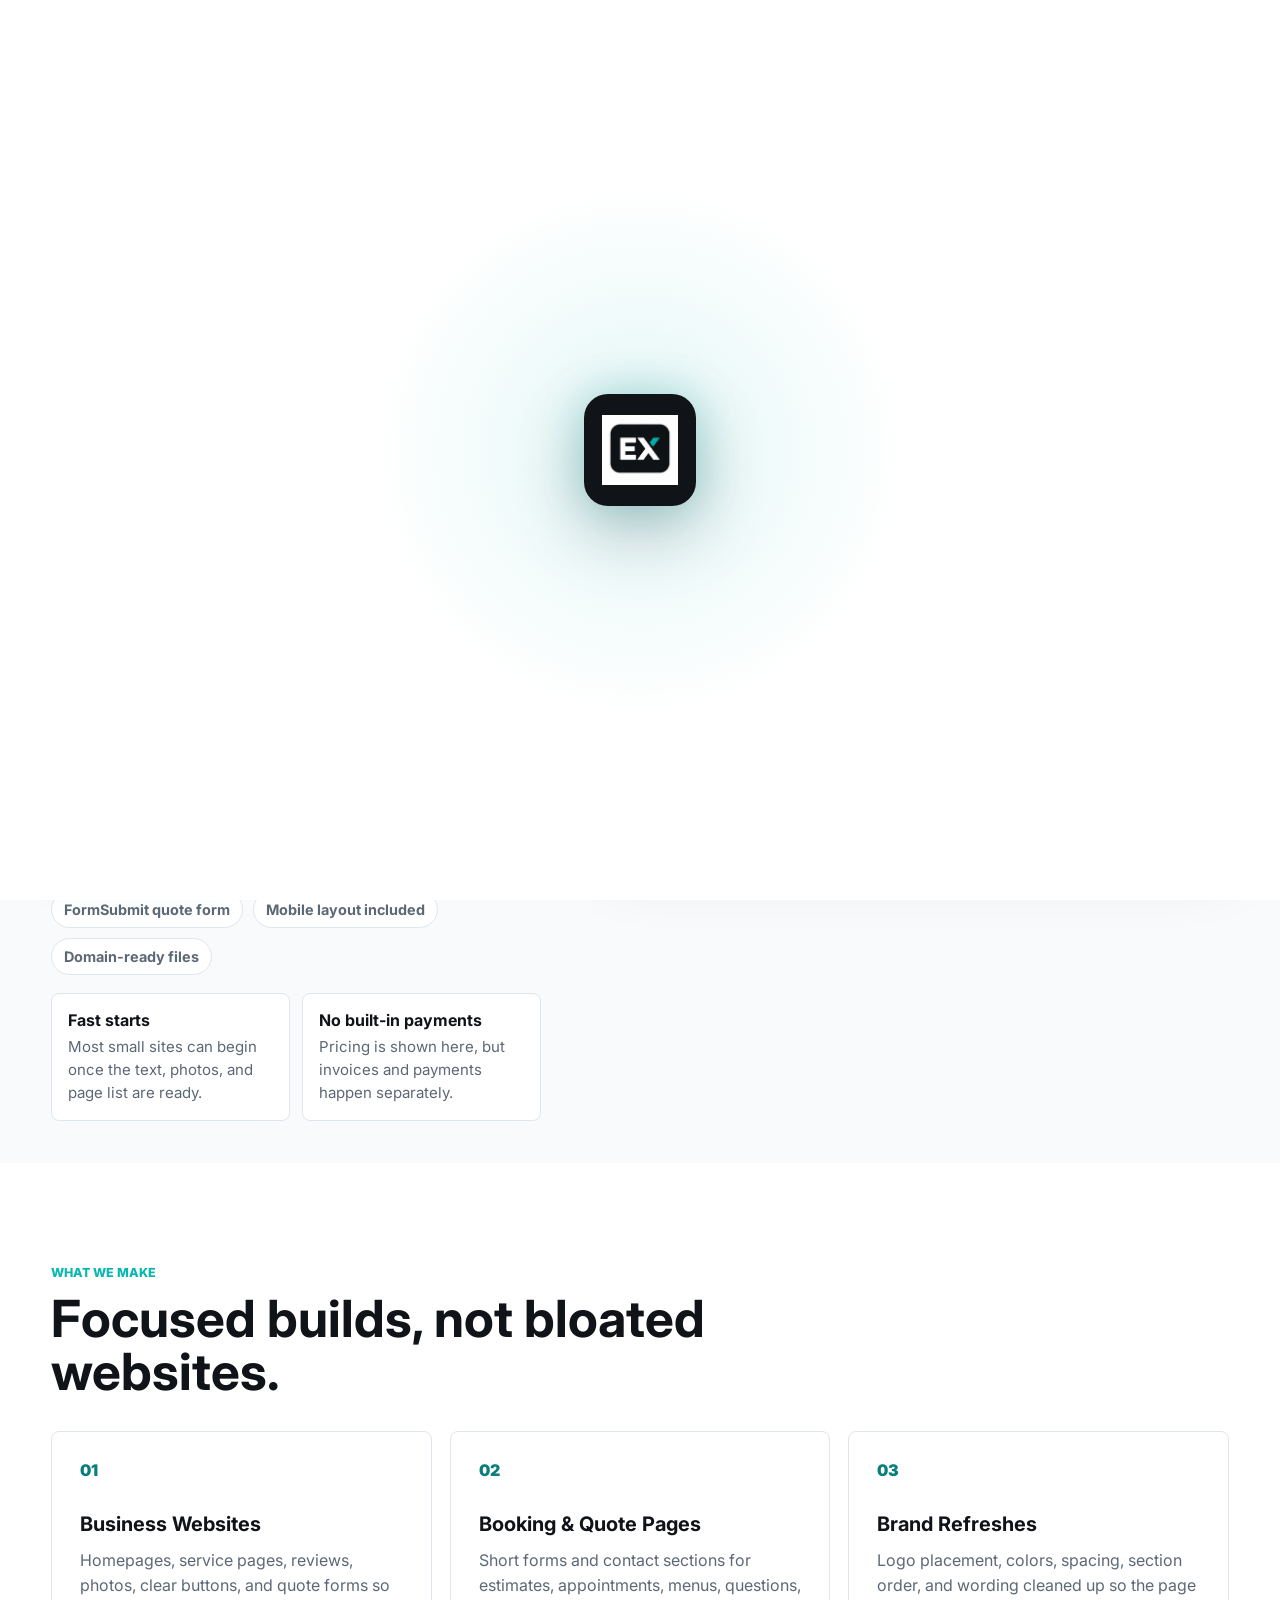
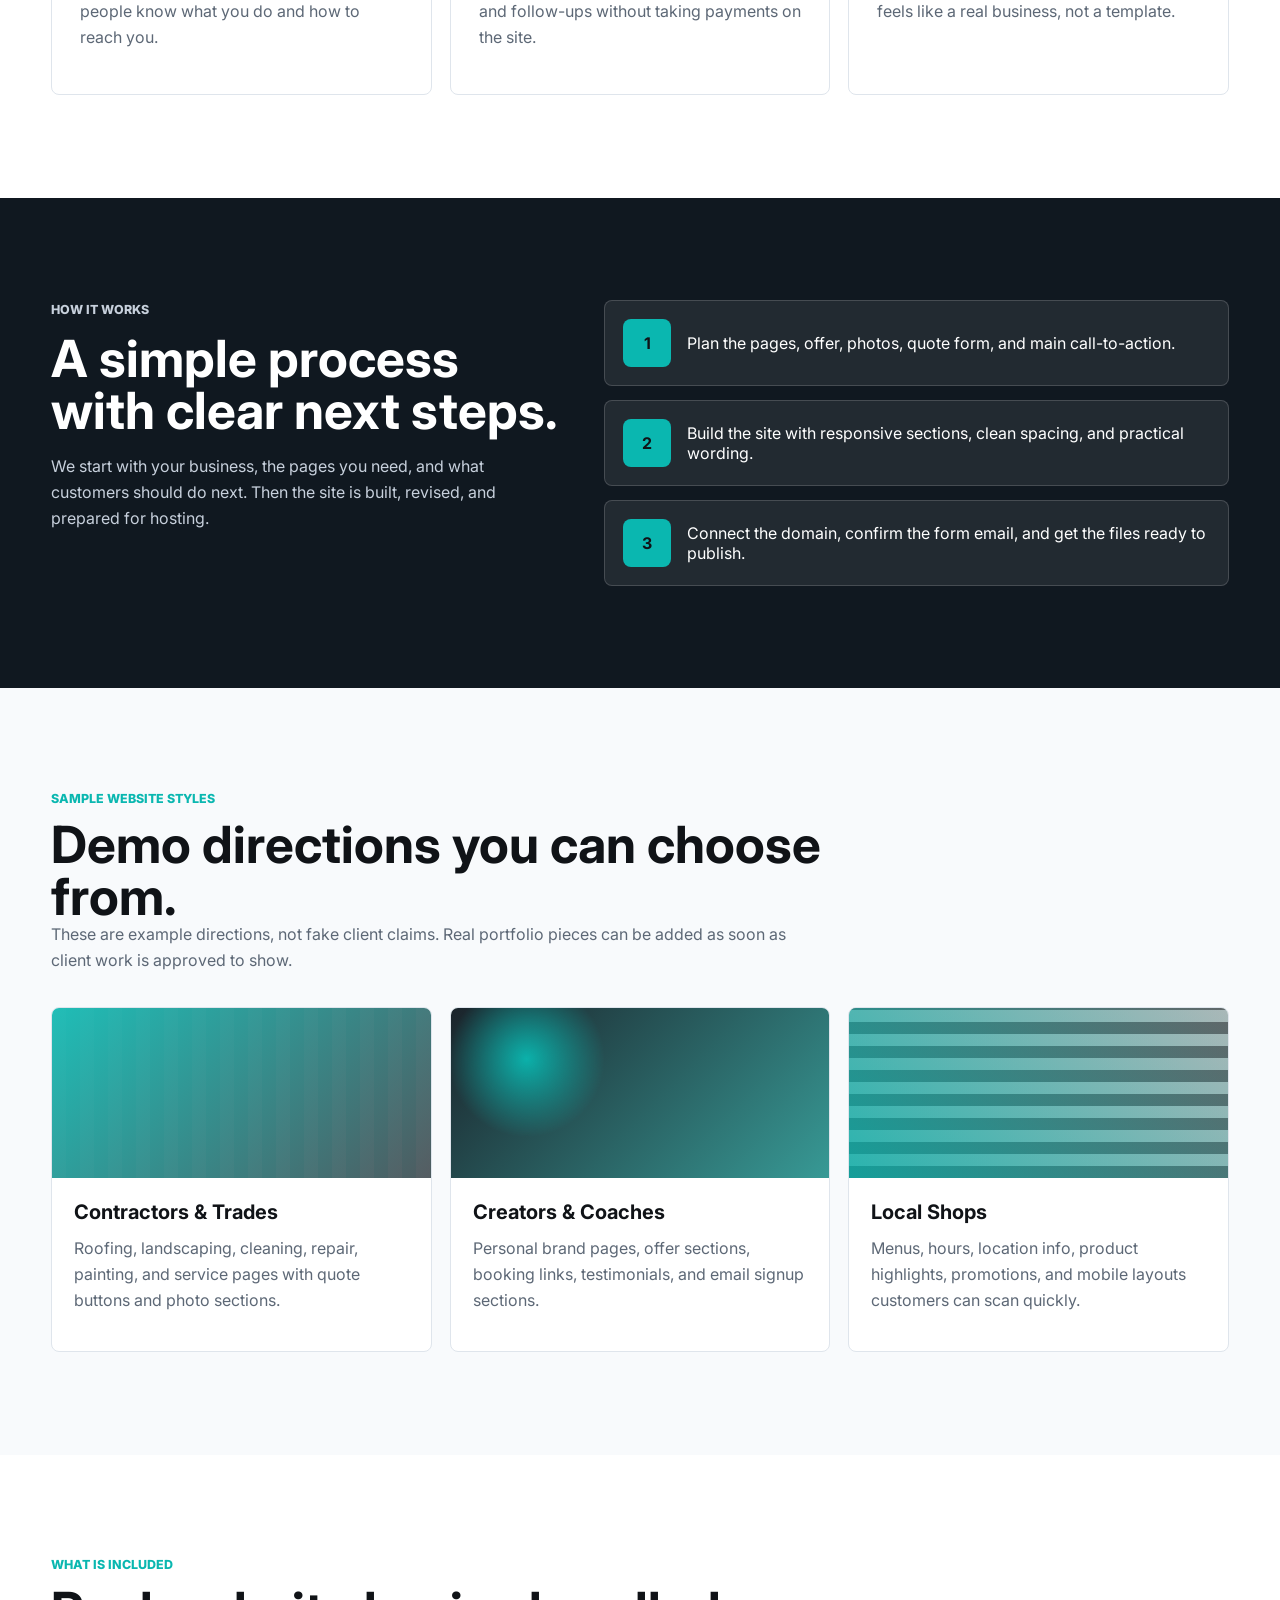
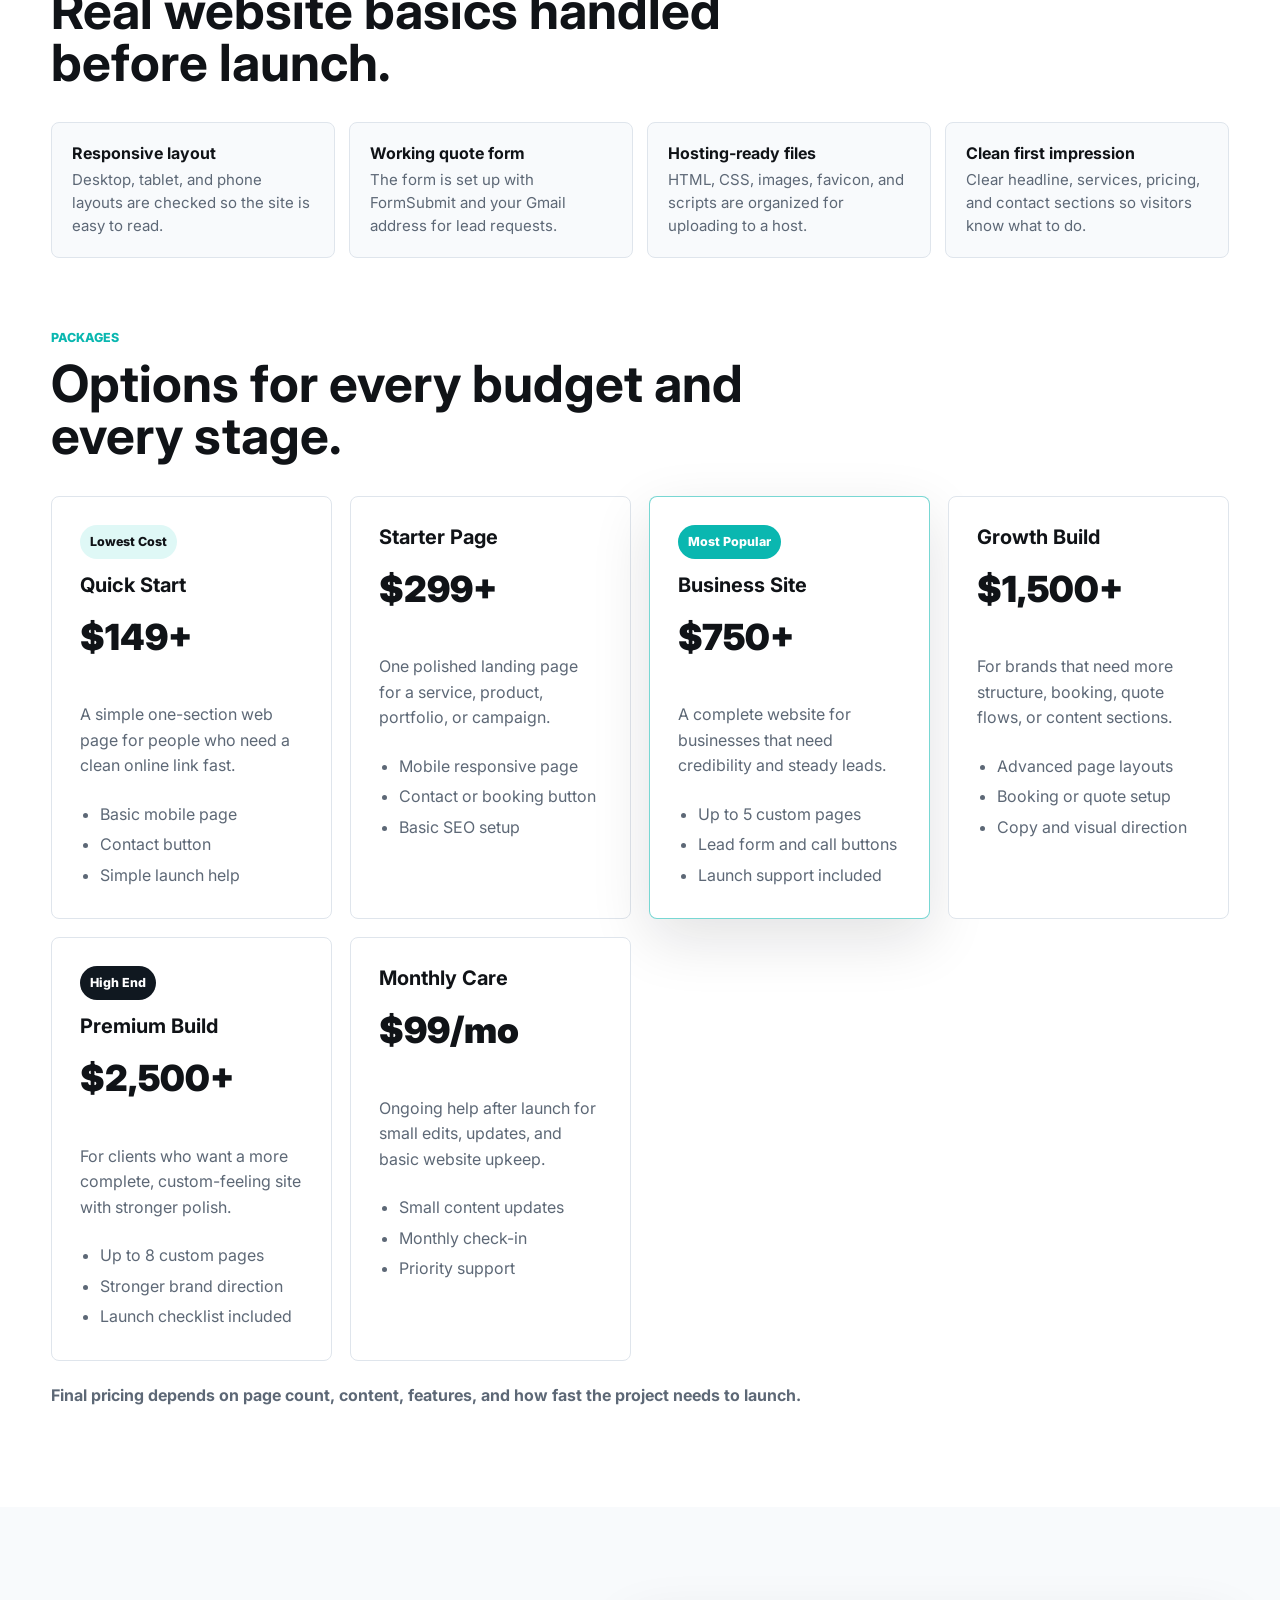
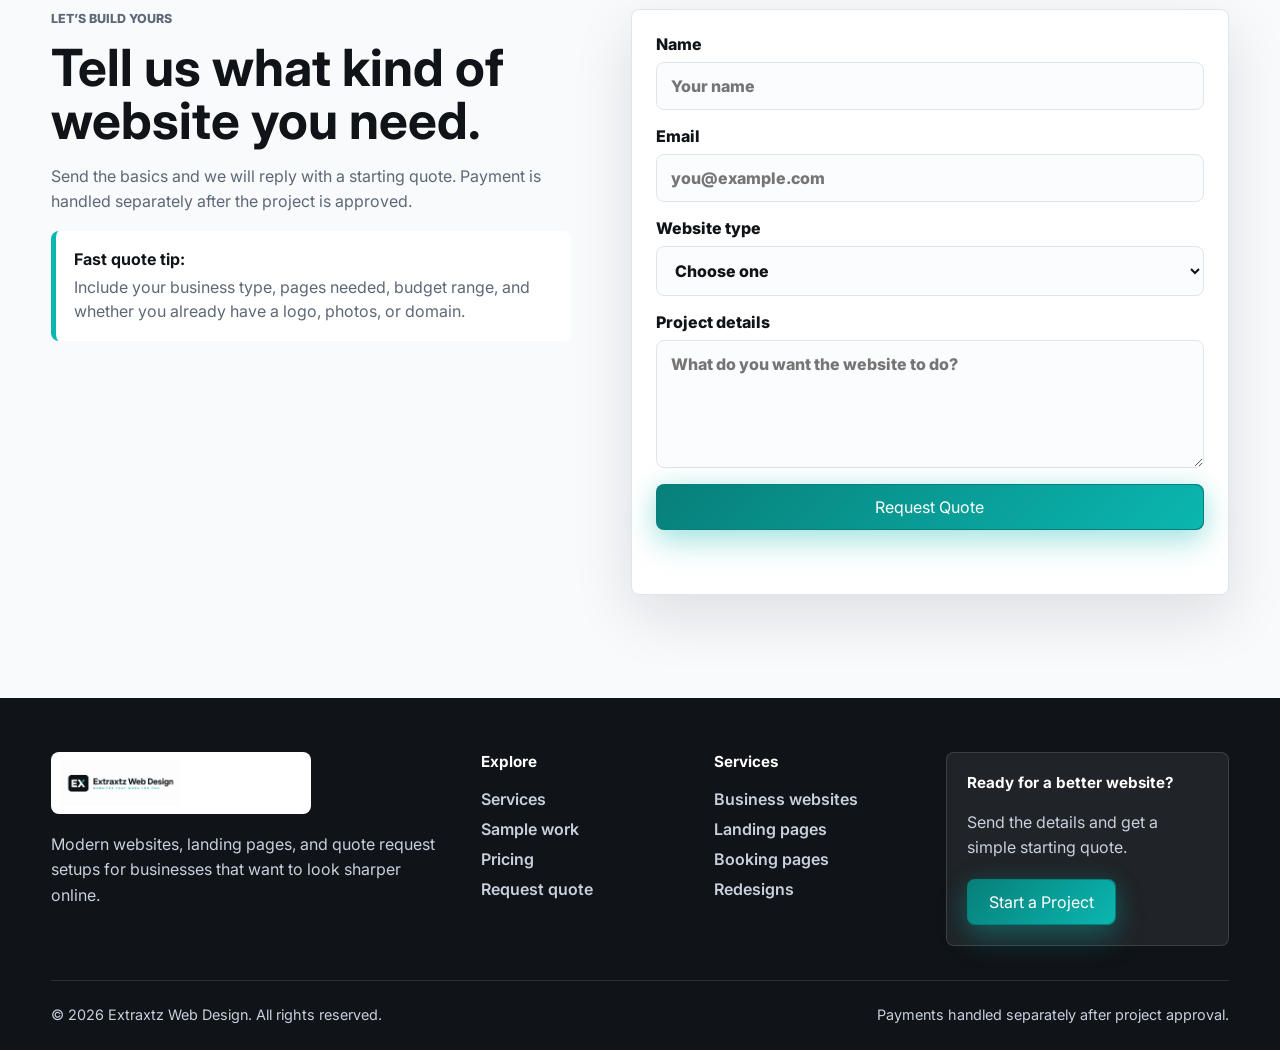
==== index.html @ 9a2eb9c2 "Add files via upload" ====
<!DOCTYPE html>
<html lang="en">
<head>
  <meta charset="UTF-8">
  <meta name="viewport" content="width=device-width, initial-scale=1.0">
  <title>Extraxtz Web Design | Websites That Help You Get More Customers</title>
  <meta name="description" content="Modern websites for small businesses, creators, contractors, and local brands who want more calls, bookings, and quote requests.">
  <link rel="icon" href="assets/favicon.ico" sizes="any">
  <link rel="apple-touch-icon" href="assets/favicon.ico.png">
  <link rel="preconnect" href="https://fonts.googleapis.com">
  <link rel="preconnect" href="https://fonts.gstatic.com" crossorigin>
  <link href="https://fonts.googleapis.com/css2?family=Inter:wght@400;500;600;700;800&display=swap" rel="stylesheet">
  <link rel="stylesheet" href="styles.css">
</head>
<body class="loading">
  <div class="page-loader" id="pageLoader" aria-label="Extraxtz Web Design loading screen">
    <div class="loader-logo-wrap">
      <img src="assets/favicon.ico" alt="Extraxtz Web Design" class="loader-logo">
    </div>
  </div>
  <header class="site-header">
    <a class="brand" href="#home" aria-label="Extraxtz Web Design home">
      <img class="brand-logo" src="assets/logo.png" alt="Extraxtz Web Design">
    </a>
    <nav class="nav-links" aria-label="Main navigation">
      <a href="#services">Services</a>
      <a href="#work">Work</a>
      <a href="#pricing">Pricing</a>
      <a href="#contact">Contact</a>
    </nav>
    <a class="header-cta" href="#contact">Start Project</a>
  </header>

  <main id="home">
    <section class="hero">
      <div class="hero-content">
        <p class="eyebrow">Extraxtz Web Design</p>
        <h1>Clean websites for small businesses that need to look ready.</h1>
        <p class="hero-copy">Simple, mobile-friendly websites for contractors, local services, creators, and side businesses. Clear pricing, no fake promises, and a site you can actually send people to.</p>
        <div class="hero-actions">
          <a class="button primary" href="#contact">Get a Free Quote</a>
          <a class="button secondary" href="#pricing">See Packages</a>
        </div>
        <div class="trust-row" aria-label="Highlights">
          <span>FormSubmit quote form</span>
          <span>Mobile layout included</span>
          <span>Domain-ready files</span>
        </div>
        <div class="hero-proof" aria-label="Business details">
          <div>
            <strong>Fast starts</strong>
            <span>Most small sites can begin once the text, photos, and page list are ready.</span>
          </div>
          <div>
            <strong>No built-in payments</strong>
            <span>Pricing is shown here, but invoices and payments happen separately.</span>
          </div>
        </div>
      </div>
      <div class="hero-media" aria-label="Extraxtz Web Design business card preview">
        <img src="assets/business-card.png" alt="Extraxtz Web Design business card with contact details">
      </div>
    </section>

    <section class="service-band">
      <div class="section-heading anchor-target" id="services">
        <p class="eyebrow">What we make</p>
        <h2>Focused builds, not bloated websites.</h2>
      </div>
      <div class="service-grid">
        <article class="service-card">
          <span class="card-icon">01</span>
          <h3>Business Websites</h3>
          <p>Homepages, service pages, reviews, photos, clear buttons, and quote forms so people know what you do and how to reach you.</p>
        </article>
        <article class="service-card">
          <span class="card-icon">02</span>
          <h3>Booking & Quote Pages</h3>
          <p>Short forms and contact sections for estimates, appointments, menus, questions, and follow-ups without taking payments on the site.</p>
        </article>
        <article class="service-card">
          <span class="card-icon">03</span>
          <h3>Brand Refreshes</h3>
          <p>Logo placement, colors, spacing, section order, and wording cleaned up so the page feels like a real business, not a template.</p>
        </article>
      </div>
    </section>

    <section class="process-section">
      <div class="process-copy">
        <p class="eyebrow">How it works</p>
        <h2>A simple process with clear next steps.</h2>
        <p>We start with your business, the pages you need, and what customers should do next. Then the site is built, revised, and prepared for hosting.</p>
      </div>
      <div class="steps">
        <div class="step">
          <strong>1</strong>
          <span>Plan the pages, offer, photos, quote form, and main call-to-action.</span>
        </div>
        <div class="step">
          <strong>2</strong>
          <span>Build the site with responsive sections, clean spacing, and practical wording.</span>
        </div>
        <div class="step">
          <strong>3</strong>
          <span>Connect the domain, confirm the form email, and get the files ready to publish.</span>
        </div>
      </div>
    </section>

    <section class="work-section">
      <div class="section-heading anchor-target" id="work">
        <p class="eyebrow">Sample website styles</p>
        <h2>Demo directions you can choose from.</h2>
        <p class="section-copy">These are example directions, not fake client claims. Real portfolio pieces can be added as soon as client work is approved to show.</p>
      </div>
      <div class="work-grid">
        <article class="work-card">
          <div class="work-preview contractor"></div>
          <h3>Contractors & Trades</h3>
          <p>Roofing, landscaping, cleaning, repair, painting, and service pages with quote buttons and photo sections.</p>
        </article>
        <article class="work-card">
          <div class="work-preview creator"></div>
          <h3>Creators & Coaches</h3>
          <p>Personal brand pages, offer sections, booking links, testimonials, and email signup sections.</p>
        </article>
        <article class="work-card">
          <div class="work-preview local"></div>
          <h3>Local Shops</h3>
          <p>Menus, hours, location info, product highlights, promotions, and mobile layouts customers can scan quickly.</p>
        </article>
      </div>
    </section>

    <section class="pricing-section">
      <div class="section-heading">
        <p class="eyebrow">What is included</p>
        <h2>Real website basics handled before launch.</h2>
      </div>
      <div class="details-grid">
        <div class="detail-item">
          <strong>Responsive layout</strong>
          <span>Desktop, tablet, and phone layouts are checked so the site is easy to read.</span>
        </div>
        <div class="detail-item">
          <strong>Working quote form</strong>
          <span>The form is set up with FormSubmit and your Gmail address for lead requests.</span>
        </div>
        <div class="detail-item">
          <strong>Hosting-ready files</strong>
          <span>HTML, CSS, images, favicon, and scripts are organized for uploading to a host.</span>
        </div>
        <div class="detail-item">
          <strong>Clean first impression</strong>
          <span>Clear headline, services, pricing, and contact sections so visitors know what to do.</span>
        </div>
      </div>
      <div class="section-heading anchor-target" id="pricing">
        <p class="eyebrow">Packages</p>
        <h2>Options for every budget and every stage.</h2>
      </div>
      <div class="pricing-grid">
        <article class="price-card">
          <p class="badge budget">Lowest Cost</p>
          <h3>Quick Start</h3>
          <p class="price">$149+</p>
          <p>A simple one-section web page for people who need a clean online link fast.</p>
          <ul>
            <li>Basic mobile page</li>
            <li>Contact button</li>
            <li>Simple launch help</li>
          </ul>
        </article>
        <article class="price-card">
          <h3>Starter Page</h3>
          <p class="price">$299+</p>
          <p>One polished landing page for a service, product, portfolio, or campaign.</p>
          <ul>
            <li>Mobile responsive page</li>
            <li>Contact or booking button</li>
            <li>Basic SEO setup</li>
          </ul>
        </article>
        <article class="price-card featured">
          <p class="badge">Most Popular</p>
          <h3>Business Site</h3>
          <p class="price">$750+</p>
          <p>A complete website for businesses that need credibility and steady leads.</p>
          <ul>
            <li>Up to 5 custom pages</li>
            <li>Lead form and call buttons</li>
            <li>Launch support included</li>
          </ul>
        </article>
        <article class="price-card">
          <h3>Growth Build</h3>
          <p class="price">$1,500+</p>
          <p>For brands that need more structure, booking, quote flows, or content sections.</p>
          <ul>
            <li>Advanced page layouts</li>
            <li>Booking or quote setup</li>
            <li>Copy and visual direction</li>
          </ul>
        </article>
        <article class="price-card">
          <p class="badge premium">High End</p>
          <h3>Premium Build</h3>
          <p class="price">$2,500+</p>
          <p>For clients who want a more complete, custom-feeling site with stronger polish.</p>
          <ul>
            <li>Up to 8 custom pages</li>
            <li>Stronger brand direction</li>
            <li>Launch checklist included</li>
          </ul>
        </article>
        <article class="price-card">
          <h3>Monthly Care</h3>
          <p class="price">$99/mo</p>
          <p>Ongoing help after launch for small edits, updates, and basic website upkeep.</p>
          <ul>
            <li>Small content updates</li>
            <li>Monthly check-in</li>
            <li>Priority support</li>
          </ul>
        </article>
      </div>
      <p class="pricing-note">Final pricing depends on page count, content, features, and how fast the project needs to launch.</p>
    </section>

    <section class="contact-section">
      <div class="contact-copy">
        <p class="eyebrow">Let’s build yours</p>
        <h2>Tell us what kind of website you need.</h2>
        <p>Send the basics and we will reply with a starting quote. Payment is handled separately after the project is approved.</p>
        <div class="contact-note">
          <strong>Fast quote tip:</strong>
          <span>Include your business type, pages needed, budget range, and whether you already have a logo, photos, or domain.</span>
        </div>
      </div>
      <div class="form-anchor" id="contact">
        <form class="lead-form" id="leadForm" action="https://formsubmit.co/gerardo.garcia.gg2189@gmail.com" method="POST">
          <input type="hidden" name="_subject" value="New website quote request">
          <input type="hidden" name="_template" value="table">
          <input type="hidden" name="_captcha" value="false">
          <input type="hidden" name="_autoresponse" value="Thanks for reaching out to Extraxtz Web Design. Your quote request was received, and we will review the details soon.">
          <input type="text" name="_honey" tabindex="-1" autocomplete="off" class="hidden-field">
          <label>
            Name
            <input type="text" name="name" placeholder="Your name" required>
          </label>
          <label>
            Email
            <input type="email" name="email" placeholder="you@example.com" required>
          </label>
          <label>
            Website type
            <select name="websiteType" required>
              <option value="">Choose one</option>
              <option>Business website</option>
              <option>Landing page</option>
              <option>Booking or quote page</option>
              <option>Website redesign</option>
            </select>
          </label>
          <label>
            Project details
            <textarea name="details" rows="5" placeholder="What do you want the website to do?" required></textarea>
          </label>
          <button class="button primary form-button" type="submit">Request Quote</button>
          <p class="form-status" id="formStatus" role="status"></p>
        </form>
      </div>
    </section>
  </main>

  <footer class="site-footer">
    <div class="footer-main">
      <div class="footer-brand">
        <a class="brand footer-logo" href="#home" aria-label="Extraxtz Web Design home">
          <img class="brand-logo" src="assets/logo.png" alt="Extraxtz Web Design">
        </a>
        <p>Modern websites, landing pages, and quote request setups for businesses that want to look sharper online.</p>
      </div>
      <div class="footer-column">
        <h3>Explore</h3>
        <a href="#services">Services</a>
        <a href="#work">Sample work</a>
        <a href="#pricing">Pricing</a>
        <a href="#contact">Request quote</a>
      </div>
      <div class="footer-column">
        <h3>Services</h3>
        <span>Business websites</span>
        <span>Landing pages</span>
        <span>Booking pages</span>
        <span>Redesigns</span>
      </div>
      <div class="footer-cta">
        <h3>Ready for a better website?</h3>
        <p>Send the details and get a simple starting quote.</p>
        <a class="button primary" href="#contact">Start a Project</a>
      </div>
    </div>
    <div class="footer-bottom">
      <p>&copy; 2026 Extraxtz Web Design. All rights reserved.</p>
      <p>Payments handled separately after project approval.</p>
    </div>
  </footer>

  <script src="script.js"></script>
</body>
</html>
---- styles.css ----
:root {
  --ink: #101317;
  --muted: #5d6876;
  --line: #dfe5ec;
  --paper: #f8fafc;
  --white: #ffffff;
  --teal: #0ab7b0;
  --teal-dark: #087f7a;
  --teal-soft: #dff8f6;
  --navy: #101820;
  --shadow: 0 20px 60px rgba(16, 19, 23, 0.12);
}

* {
  box-sizing: border-box;
}

html {
  scroll-behavior: smooth;
  scroll-padding-top: 96px;
}

body {
  margin: 0;
  font-family: "Inter", Arial, sans-serif;
  color: var(--ink);
  background: var(--paper);
}

body.loading {
  overflow: hidden;
}

.page-loader {
  position: fixed;
  inset: 0;
  z-index: 9999;
  display: grid;
  place-items: center;
  background:
    radial-gradient(circle at center, rgba(10, 183, 176, 0.12), transparent 34%),
    var(--white);
  opacity: 1;
  visibility: visible;
  transition: opacity 520ms ease, visibility 520ms ease;
}

.page-loader.loader-hidden {
  opacity: 0;
  visibility: hidden;
  pointer-events: none;
}

.loader-logo-wrap {
  display: grid;
  place-items: center;
  width: 112px;
  height: 112px;
  border-radius: 24px;
  background: var(--ink);
  box-shadow: 0 24px 70px rgba(16, 24, 32, 0.24), 0 0 42px rgba(10, 183, 176, 0.26);
  animation: loader-spin 1.1s linear infinite;
}

.loader-logo {
  width: 76px;
  height: 76px;
  object-fit: contain;
}

@keyframes loader-spin {
  to {
    transform: rotate(360deg);
  }
}

a {
  color: inherit;
  text-decoration: none;
}

img {
  display: block;
  width: 100%;
}

.site-header {
  position: sticky;
  top: 0;
  z-index: 20;
  display: flex;
  align-items: center;
  justify-content: space-between;
  gap: 24px;
  padding: 18px clamp(18px, 4vw, 56px);
  background: rgba(248, 250, 252, 0.92);
  border-bottom: 1px solid rgba(223, 229, 236, 0.9);
  backdrop-filter: blur(18px);
}

.brand,
.nav-links,
.hero-actions,
.trust-row {
  display: flex;
  align-items: center;
}

.brand {
  gap: 10px;
  font-weight: 800;
}

.brand-logo {
  width: min(260px, 42vw);
  max-height: 54px;
  object-fit: contain;
  object-position: left center;
}

.nav-links {
  gap: 24px;
  color: var(--muted);
  font-weight: 600;
  font-size: 0.95rem;
}

.nav-links a:hover {
  color: var(--ink);
}

.header-cta,
.button {
  position: relative;
  isolation: isolate;
  display: inline-flex;
  align-items: center;
  justify-content: center;
  min-height: 46px;
  border-radius: 8px;
  font-weight: 800;
  overflow: hidden;
  transition: transform 180ms ease, box-shadow 180ms ease, background 180ms ease;
}

.header-cta {
  padding: 0 18px;
  color: var(--white);
  background: var(--ink);
  box-shadow: 0 12px 26px rgba(16, 24, 32, 0.18), 0 0 22px rgba(10, 183, 176, 0.16);
}

.hero {
  display: grid;
  grid-template-columns: minmax(0, 0.88fr) minmax(320px, 1.12fr);
  gap: clamp(28px, 5vw, 72px);
  align-items: center;
  min-height: calc(100vh - 78px);
  padding: clamp(38px, 6vw, 76px) clamp(18px, 4vw, 56px) 42px;
  overflow: hidden;
}

.hero-content {
  max-width: 680px;
}

.eyebrow {
  margin: 0 0 12px;
  color: var(--teal);
  font-size: 0.78rem;
  font-weight: 800;
  letter-spacing: 0;
  text-transform: uppercase;
}

h1,
h2,
h3,
p {
  margin-top: 0;
}

h1 {
  margin-bottom: 24px;
  font-size: clamp(2.7rem, 6vw, 6rem);
  line-height: 0.96;
  letter-spacing: 0;
}

h2 {
  margin-bottom: 18px;
  font-size: clamp(2rem, 4vw, 3.6rem);
  line-height: 1.02;
  letter-spacing: 0;
}

h3 {
  margin-bottom: 12px;
  font-size: 1.25rem;
}

.hero-copy {
  max-width: 620px;
  color: var(--muted);
  font-size: clamp(1.05rem, 2vw, 1.28rem);
  line-height: 1.6;
}

.hero-proof {
  display: grid;
  grid-template-columns: repeat(2, minmax(0, 1fr));
  gap: 12px;
  max-width: 640px;
  margin-top: 18px;
}

.hero-proof div {
  padding: 16px;
  background: var(--white);
  border: 1px solid var(--line);
  border-radius: 8px;
}

.hero-proof strong,
.detail-item strong {
  display: block;
  margin-bottom: 6px;
}

.hero-proof span,
.detail-item span {
  color: var(--muted);
  line-height: 1.5;
  font-size: 0.94rem;
}

.hero-actions {
  flex-wrap: wrap;
  gap: 14px;
  margin: 30px 0 24px;
}

.button {
  border: 0;
  padding: 0 22px;
  cursor: pointer;
  font: inherit;
}

.button.primary {
  color: var(--white);
  background: var(--teal-dark);
  box-shadow: 0 14px 30px rgba(10, 183, 176, 0.28), 0 0 24px rgba(10, 183, 176, 0.18);
}

.button.secondary {
  color: var(--ink);
  background: var(--white);
  border: 1px solid var(--line);
}

.header-cta::before,
.button.primary::before {
  content: "";
  position: absolute;
  inset: -45% -70%;
  z-index: -1;
  background:
    linear-gradient(
      115deg,
      transparent 0%,
      transparent 34%,
      rgba(255, 255, 255, 0.2) 43%,
      rgba(159, 255, 251, 0.95) 50%,
      rgba(255, 255, 255, 0.22) 57%,
      transparent 66%,
      transparent 100%
    );
  transform: translateX(-75%) skewX(-18deg);
  animation: button-shine 2.4s linear infinite;
}

.button.primary::after {
  content: "";
  position: absolute;
  inset: 1px;
  z-index: -2;
  border-radius: inherit;
  background: linear-gradient(135deg, var(--teal-dark), var(--teal));
}

.header-cta::after {
  content: "";
  position: absolute;
  inset: 1px;
  z-index: -2;
  border-radius: inherit;
  background: linear-gradient(135deg, var(--ink), #17242a);
}

.header-cta:hover,
.button.primary:hover {
  transform: translateY(-2px);
}

.button.primary:hover {
  background: var(--teal);
  box-shadow: 0 18px 38px rgba(10, 183, 176, 0.34), 0 0 26px rgba(10, 183, 176, 0.32);
}

.header-cta:hover {
  box-shadow: 0 14px 32px rgba(16, 24, 32, 0.22), 0 0 24px rgba(10, 183, 176, 0.26);
}

@keyframes button-shine {
  0% {
    transform: translateX(-75%) skewX(-18deg);
  }

  100% {
    transform: translateX(75%) skewX(-18deg);
  }
}

@media (prefers-reduced-motion: reduce) {
  .header-cta,
  .button.primary,
  .header-cta::before,
  .button.primary::before {
    animation: none;
  }

  .header-cta,
  .button {
    transition: none;
  }

  .loader-logo-wrap {
    animation: none;
  }
}

.trust-row {
  flex-wrap: wrap;
  gap: 10px;
}

.trust-row span {
  padding: 9px 12px;
  color: var(--muted);
  background: var(--white);
  border: 1px solid var(--line);
  border-radius: 999px;
  font-size: 0.9rem;
  font-weight: 700;
}

.hero-media {
  position: relative;
  border-radius: 10px;
  padding: 3px;
  background: linear-gradient(135deg, rgba(10, 183, 176, 0.95), rgba(16, 24, 32, 0.18), rgba(10, 183, 176, 0.78));
  box-shadow: 0 24px 70px rgba(16, 24, 32, 0.14), 0 0 34px rgba(10, 183, 176, 0.34);
}

.hero-media img {
  aspect-ratio: 16 / 10;
  object-fit: contain;
  background: var(--white);
  border-radius: 8px;
}

.service-band,
.work-section,
.pricing-section,
.contact-section,
.process-section {
  padding: clamp(56px, 8vw, 108px) clamp(18px, 4vw, 56px);
  scroll-margin-top: 96px;
}

.service-band,
.pricing-section {
  background: var(--white);
}

.section-heading {
  max-width: 800px;
  margin-bottom: 34px;
}

.anchor-target {
  scroll-margin-top: 86px;
}

.section-anchor {
  scroll-margin-top: 12px;
}

.form-anchor {
  scroll-margin-top: 122px;
}

.section-copy {
  max-width: 760px;
  margin: -18px 0 28px;
  color: var(--muted);
  line-height: 1.6;
}

.service-grid,
.work-grid,
.pricing-grid {
  display: grid;
  grid-template-columns: repeat(auto-fit, minmax(240px, 1fr));
  gap: 18px;
}

.service-card,
.work-card,
.price-card,
.lead-form {
  border: 1px solid var(--line);
  border-radius: 8px;
  background: var(--white);
}

.service-card {
  padding: 28px;
}

.service-card p,
.work-card p,
.price-card p,
.contact-copy p,
.process-copy p,
.site-footer p {
  color: var(--muted);
  line-height: 1.6;
}

.card-icon {
  display: inline-flex;
  margin-bottom: 32px;
  color: var(--teal-dark);
  font-weight: 900;
}

.process-section {
  display: grid;
  grid-template-columns: minmax(0, 0.9fr) minmax(280px, 1.1fr);
  gap: 42px;
  align-items: start;
  background: var(--navy);
  color: var(--white);
}

.process-copy p {
  max-width: 620px;
  color: #c7d0dc;
}

.steps {
  display: grid;
  gap: 14px;
}

.step {
  display: grid;
  grid-template-columns: 48px 1fr;
  gap: 16px;
  align-items: center;
  padding: 18px;
  background: rgba(255, 255, 255, 0.08);
  border: 1px solid rgba(255, 255, 255, 0.16);
  border-radius: 8px;
}

.step strong {
  display: grid;
  place-items: center;
  width: 48px;
  height: 48px;
  color: var(--ink);
  background: var(--teal);
  border-radius: 8px;
}

.work-card {
  overflow: hidden;
}

.work-card h3,
.work-card p {
  padding: 0 22px;
}

.work-card p {
  padding-bottom: 22px;
}

.details-grid {
  display: grid;
  grid-template-columns: repeat(4, minmax(0, 1fr));
  gap: 14px;
  margin-bottom: clamp(44px, 6vw, 72px);
}

.detail-item {
  padding: 20px;
  background: var(--paper);
  border: 1px solid var(--line);
  border-radius: 8px;
}

.work-preview {
  height: 170px;
  margin-bottom: 22px;
  background-color: var(--teal-soft);
  background-image:
    linear-gradient(135deg, rgba(10, 183, 176, 0.9), rgba(16, 24, 32, 0.7)),
    repeating-linear-gradient(90deg, rgba(255, 255, 255, 0.8) 0 14px, transparent 14px 28px);
}

.work-preview.creator {
  background-image:
    radial-gradient(circle at 20% 30%, rgba(10, 183, 176, 0.95), transparent 24%),
    linear-gradient(135deg, rgba(16, 24, 32, 0.95), rgba(8, 127, 122, 0.78));
}

.work-preview.local {
  background-image:
    linear-gradient(45deg, rgba(10, 183, 176, 0.78), rgba(255, 255, 255, 0.18)),
    repeating-linear-gradient(0deg, rgba(16, 19, 23, 0.78) 0 12px, rgba(16, 19, 23, 0.35) 12px 24px);
}

.price-card {
  position: relative;
  padding: 28px;
}

.price-card.featured {
  border-color: rgba(10, 183, 176, 0.55);
  box-shadow: var(--shadow);
}

.price {
  color: var(--ink) !important;
  font-size: 2.25rem;
  font-weight: 900;
}

.badge {
  display: inline-flex;
  margin-bottom: 14px;
  padding: 7px 10px;
  color: var(--white) !important;
  background: var(--teal);
  border-radius: 999px;
  font-size: 0.78rem;
  font-weight: 800;
}

.badge.budget {
  color: var(--ink) !important;
  background: var(--teal-soft);
}

.badge.premium {
  background: var(--navy);
}

.pricing-note {
  max-width: 760px;
  margin: 24px 0 0;
  color: var(--muted);
  font-weight: 700;
}

ul {
  margin: 20px 0 0;
  padding-left: 20px;
  color: var(--muted);
  line-height: 1.9;
}

.contact-section {
  display: grid;
  grid-template-columns: minmax(0, 0.9fr) minmax(320px, 1fr);
  gap: 42px;
  align-items: start;
}

.contact-note {
  display: grid;
  gap: 6px;
  max-width: 520px;
  padding: 18px;
  background: var(--white);
  border-left: 5px solid var(--teal);
  border-radius: 8px;
}

.contact-note span {
  color: var(--muted);
  line-height: 1.5;
}

.lead-form {
  display: grid;
  gap: 16px;
  padding: 24px;
  box-shadow: var(--shadow);
}

label {
  display: grid;
  gap: 8px;
  font-weight: 800;
}

input,
select,
textarea {
  width: 100%;
  border: 1px solid var(--line);
  border-radius: 8px;
  padding: 13px 14px;
  color: var(--ink);
  background: #fbfcfe;
  font: inherit;
}

.hidden-field {
  position: absolute;
  left: -9999px;
  width: 1px;
  height: 1px;
  opacity: 0;
}

textarea {
  resize: vertical;
}

input:focus,
select:focus,
textarea:focus {
  outline: 3px solid rgba(0, 167, 165, 0.18);
  border-color: var(--teal);
}

.form-button {
  width: 100%;
}

.form-status {
  min-height: 24px;
  margin: 0;
  color: var(--teal);
  font-weight: 800;
}

.site-footer {
  padding: 54px clamp(18px, 4vw, 56px) 24px;
  background: var(--ink);
  color: var(--white);
}

.footer-main {
  display: grid;
  grid-template-columns: minmax(240px, 1.4fr) minmax(140px, 0.7fr) minmax(140px, 0.7fr) minmax(240px, 1fr);
  gap: 34px;
  align-items: start;
  max-width: 1180px;
  margin: 0 auto;
}

.footer-logo {
  display: inline-flex;
  padding: 8px 10px;
  margin-bottom: 18px;
  background: var(--white);
  border-radius: 8px;
}

.footer-logo .brand-logo {
  width: min(240px, 62vw);
  max-height: 46px;
}

.footer-brand p,
.footer-cta p,
.footer-bottom p {
  margin: 0;
  color: #c7d0dc;
}

.footer-brand p {
  max-width: 430px;
}

.footer-column,
.footer-cta {
  display: grid;
  gap: 10px;
}

.footer-column h3,
.footer-cta h3 {
  margin: 0 0 8px;
  color: var(--white);
  font-size: 0.95rem;
}

.footer-column a,
.footer-column span {
  color: #c7d0dc;
  font-weight: 600;
}

.footer-column a:hover {
  color: var(--white);
}

.footer-cta {
  padding: 20px;
  background: rgba(255, 255, 255, 0.07);
  border: 1px solid rgba(255, 255, 255, 0.13);
  border-radius: 8px;
}

.footer-cta .button {
  width: fit-content;
  margin-top: 8px;
}

.footer-bottom {
  display: flex;
  justify-content: space-between;
  gap: 18px;
  max-width: 1180px;
  margin: 34px auto 0;
  padding-top: 22px;
  border-top: 1px solid rgba(255, 255, 255, 0.12);
  font-size: 0.9rem;
}

@media (max-width: 920px) {
  .site-header {
    align-items: flex-start;
    flex-wrap: wrap;
  }

  .nav-links {
    order: 3;
    width: 100%;
    justify-content: space-between;
    gap: 10px;
  }

  .hero,
  .process-section,
  .contact-section,
  .footer-main {
    grid-template-columns: 1fr;
    min-height: auto;
  }

  .hero-media {
    order: -1;
  }

  .service-grid,
  .work-grid,
  .details-grid,
  .pricing-grid {
    grid-template-columns: 1fr;
  }

  .pricing-grid {
    display: grid;
    grid-auto-flow: column;
    grid-auto-columns: minmax(260px, 82vw);
    grid-template-columns: none;
    overflow-x: auto;
    padding: 4px 2px 22px;
    scroll-snap-type: x mandatory;
    scrollbar-width: thin;
  }

  .pricing-grid .price-card {
    scroll-snap-align: start;
  }
}

@media (max-width: 620px) {
  html {
    scroll-padding-top: 118px;
  }

  .site-header {
    display: grid;
    grid-template-columns: 1fr auto;
    align-items: center;
    gap: 10px 12px;
    padding: 12px 14px;
  }

  .brand {
    max-width: 176px;
  }

  .brand-logo {
    width: 176px;
    max-height: 38px;
  }

  .header-cta {
    min-height: 38px;
    padding: 0 11px;
    font-size: 0.82rem;
    white-space: nowrap;
  }

  .nav-links {
    grid-column: 1 / -1;
    overflow-x: auto;
    justify-content: flex-start;
    gap: 8px;
    padding: 2px 0 4px;
    font-size: 0.84rem;
    scrollbar-width: none;
  }

  .nav-links::-webkit-scrollbar {
    display: none;
  }

  .nav-links a {
    flex: 0 0 auto;
    padding: 8px 10px;
    background: var(--white);
    border: 1px solid var(--line);
    border-radius: 999px;
  }

  .hero,
  .service-band,
  .work-section,
  .pricing-section,
  .contact-section,
  .process-section {
    padding-left: 16px;
    padding-right: 16px;
    scroll-margin-top: 118px;
  }

  .anchor-target {
    scroll-margin-top: 118px;
  }

  .section-anchor {
    scroll-margin-top: 0;
  }

  .form-anchor {
    scroll-margin-top: 122px;
  }

  .hero {
    padding-top: 32px;
    padding-bottom: 36px;
  }

  .eyebrow {
    margin-bottom: 10px;
    font-size: 0.72rem;
  }

  h1 {
    margin-bottom: 16px;
    font-size: 2.15rem;
    line-height: 1.04;
  }

  h2 {
    font-size: 1.85rem;
    line-height: 1.08;
  }

  h3 {
    font-size: 1.1rem;
  }

  .hero-copy {
    font-size: 1rem;
    line-height: 1.55;
  }

  .hero-actions {
    gap: 10px;
    margin: 22px 0 16px;
  }

  .hero-actions .button {
    width: 100%;
  }

  .hero-media {
    display: none;
  }

  .trust-row {
    gap: 8px;
  }

  .trust-row span {
    padding: 8px 10px;
    font-size: 0.8rem;
  }

  .hero-proof {
    grid-template-columns: 1fr;
    gap: 10px;
    margin-top: 14px;
  }

  .hero-proof div,
  .detail-item,
  .service-card,
  .price-card,
  .lead-form {
    padding: 18px;
  }

  .section-heading {
    margin-bottom: 24px;
  }

  .section-copy {
    margin: -12px 0 22px;
  }

  .step {
    grid-template-columns: 40px 1fr;
    padding: 14px;
  }

  .step strong {
    width: 40px;
    height: 40px;
  }

  .work-preview {
    height: 130px;
  }

  .pricing-grid {
    grid-auto-columns: minmax(248px, 88vw);
    gap: 12px;
    margin-right: -16px;
    padding-right: 16px;
  }

  .price {
    font-size: 1.9rem;
  }

  ul {
    line-height: 1.7;
  }

  input,
  select,
  textarea {
    padding: 12px;
  }

  .footer-main {
    gap: 26px;
  }

  .footer-logo .brand-logo {
    width: min(220px, 72vw);
  }

  .footer-bottom {
    display: grid;
  }
}
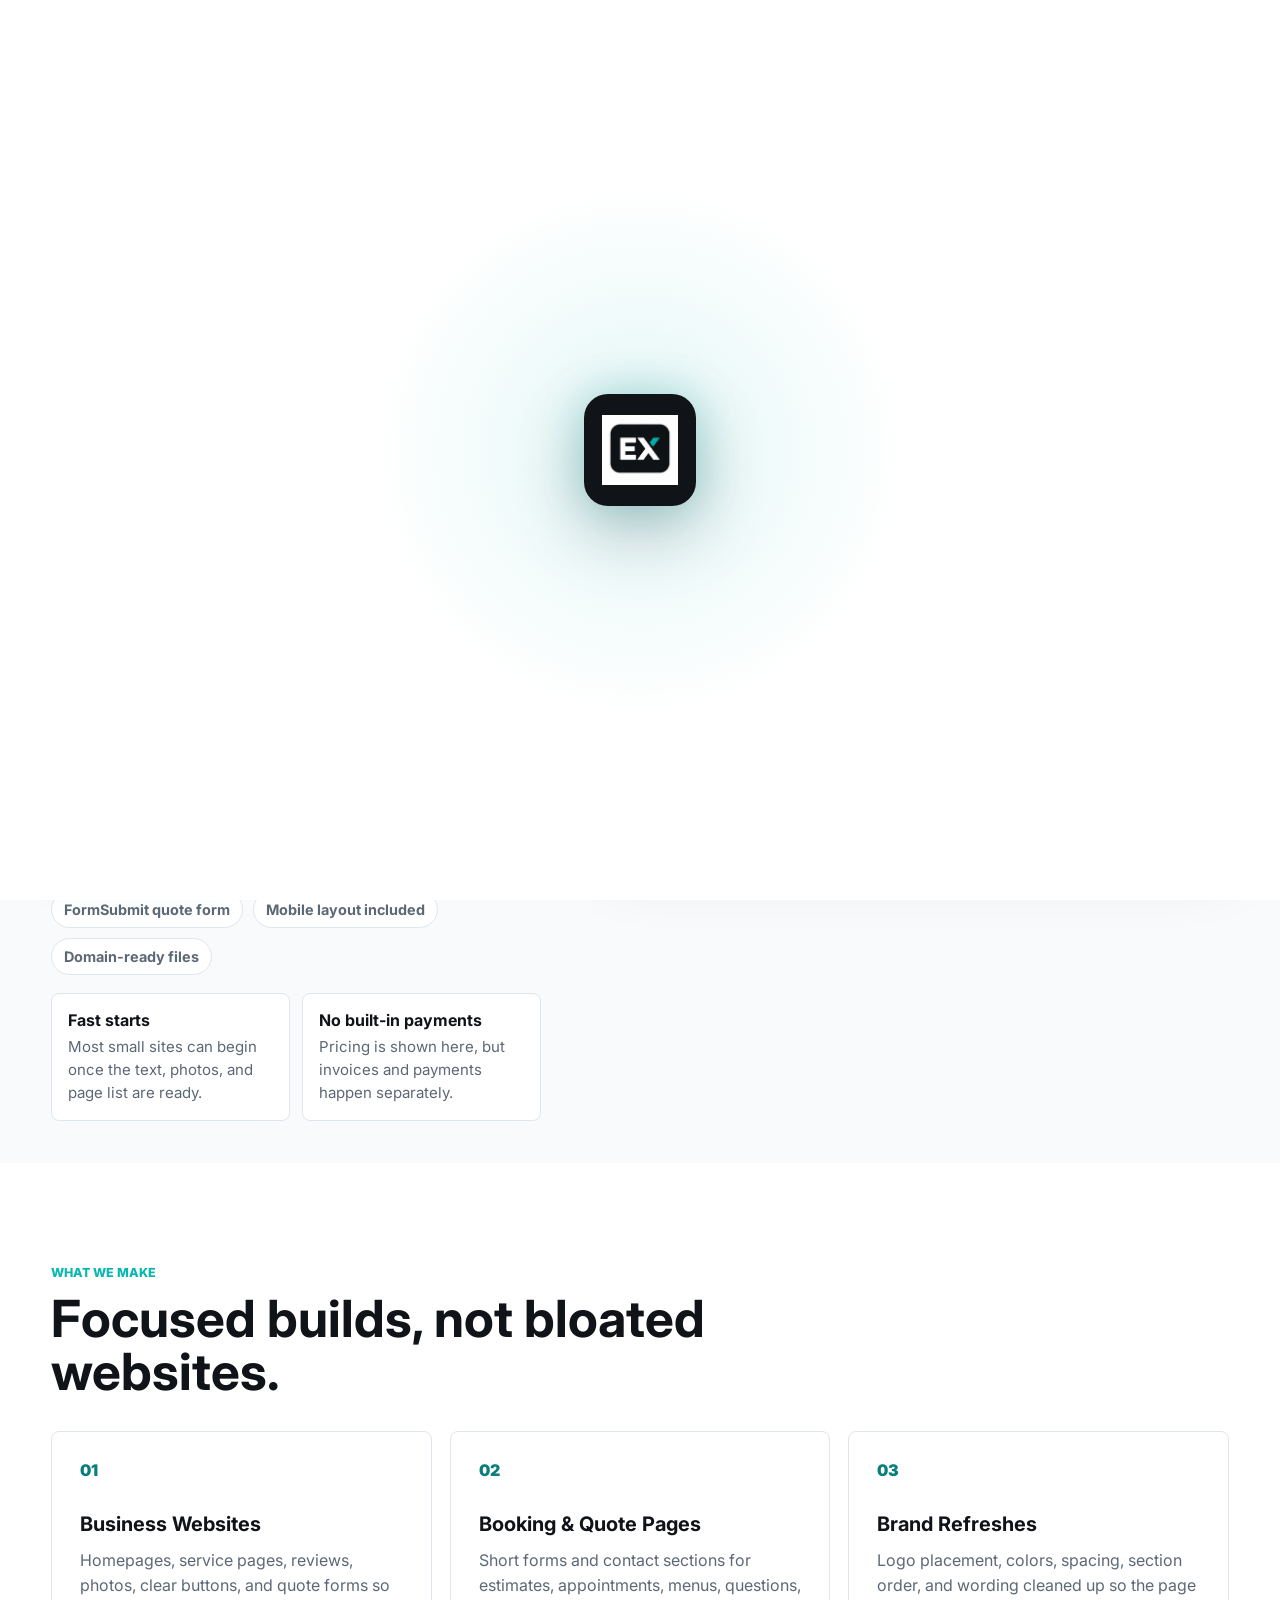
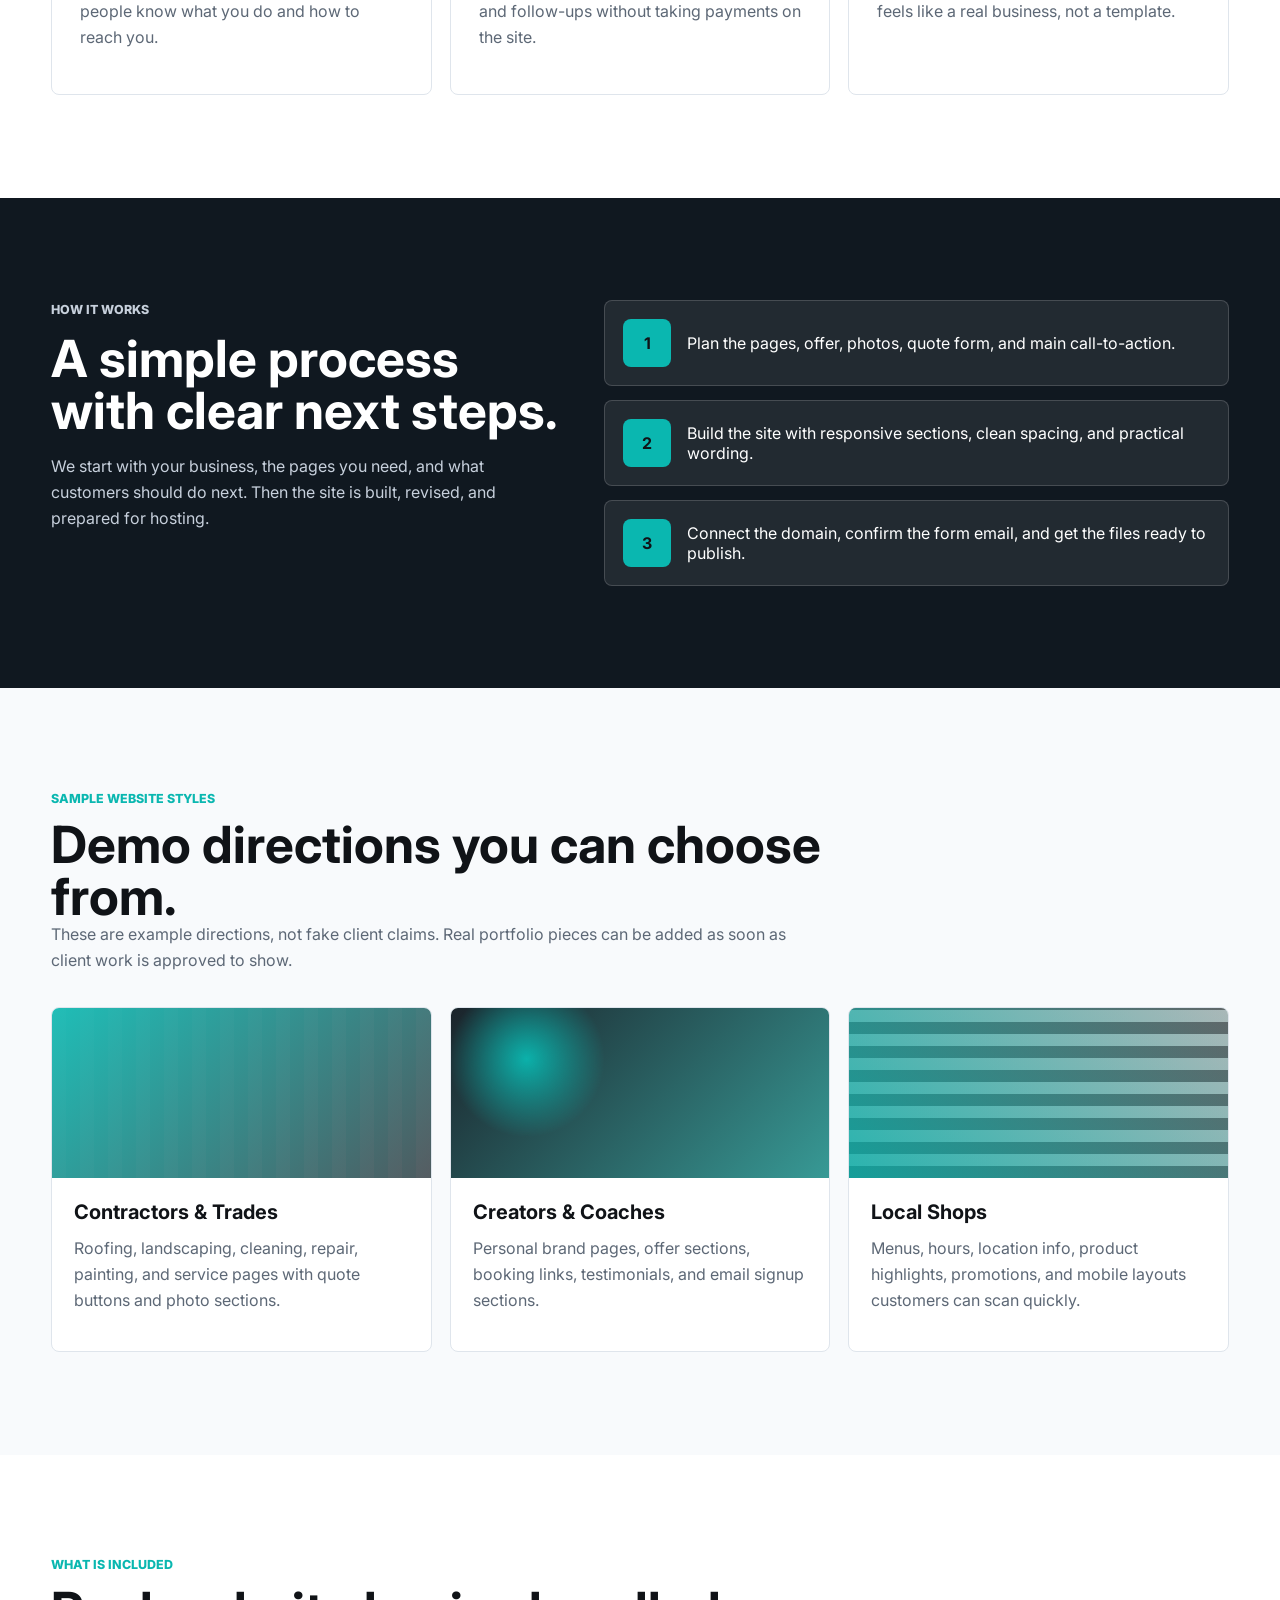
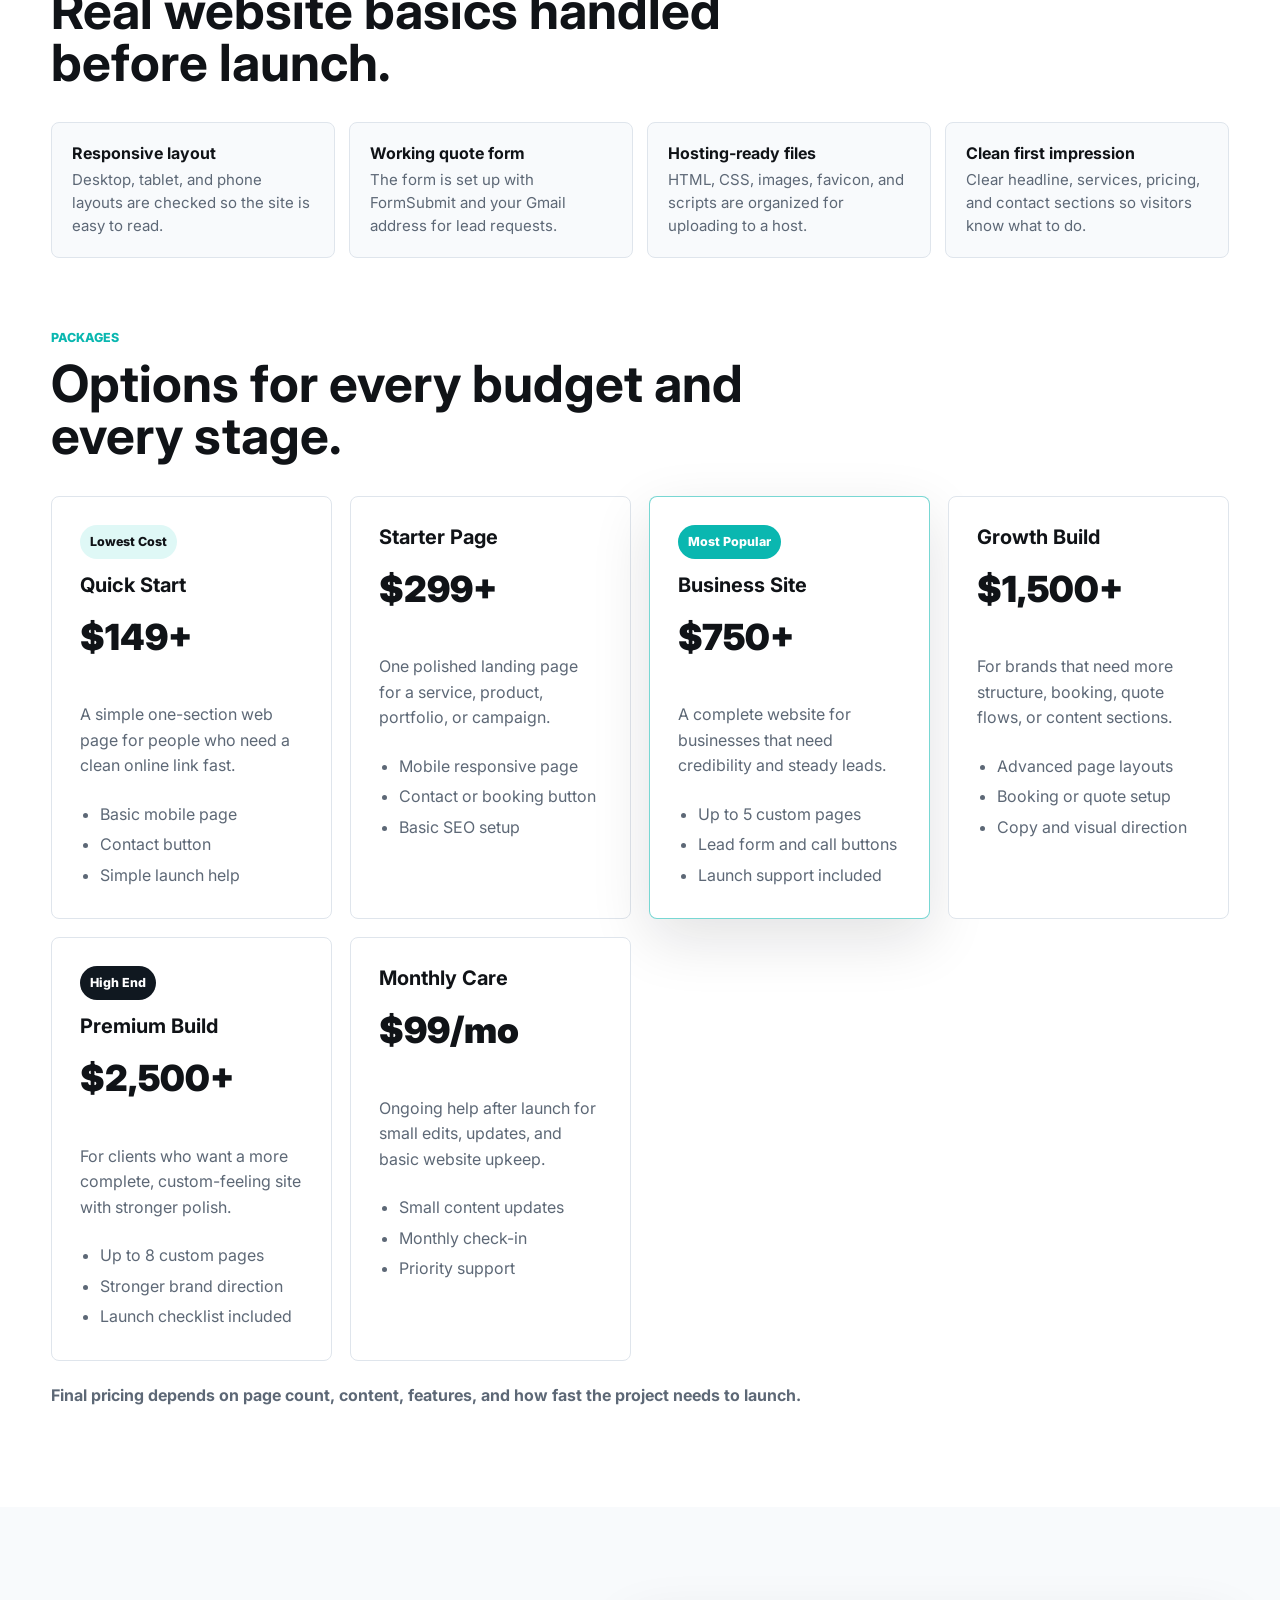
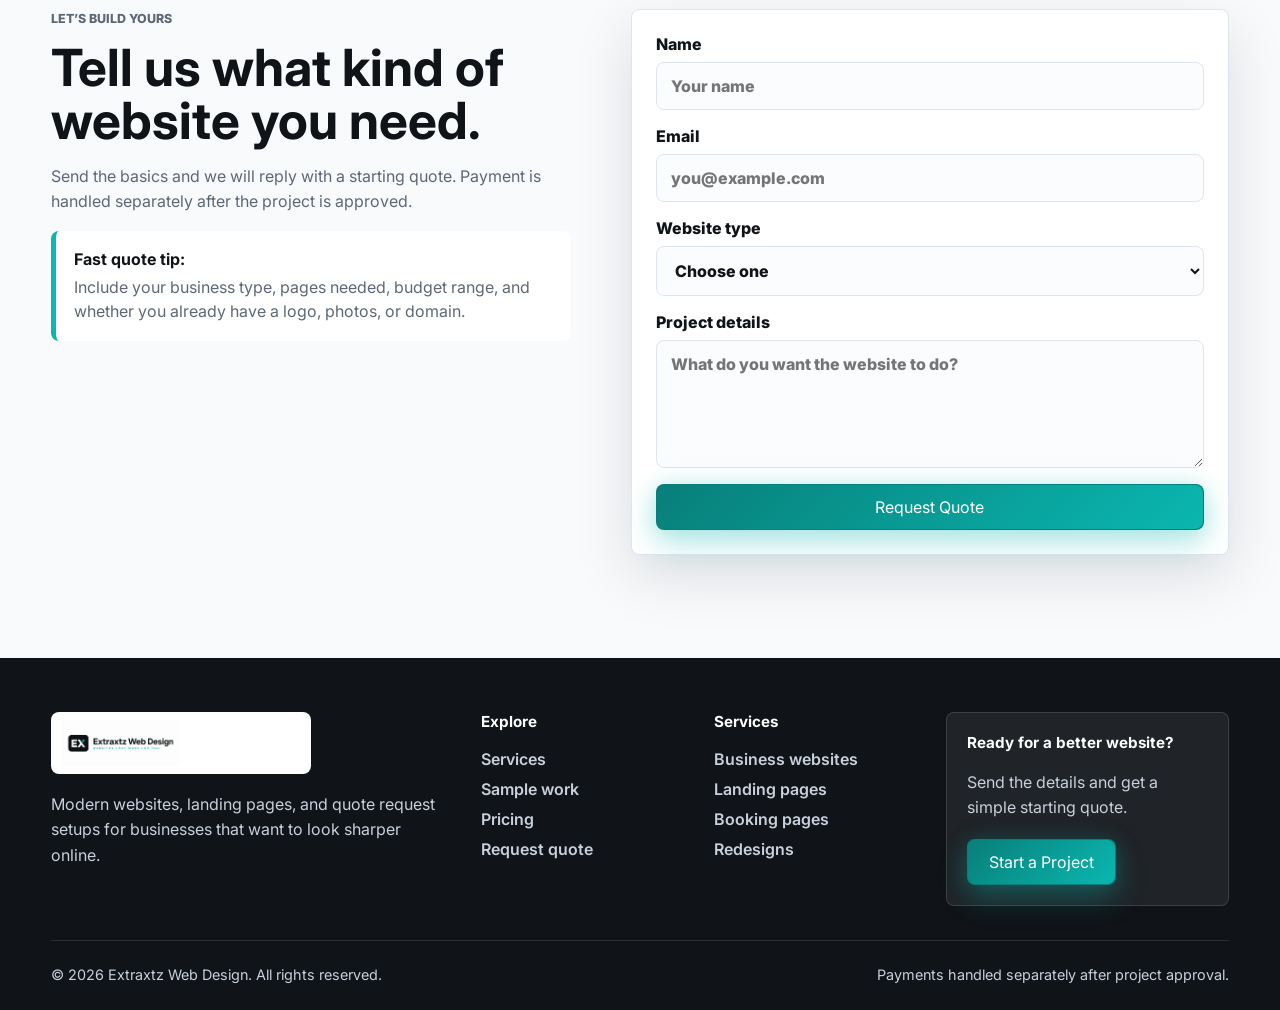
==== commit 27fc7157: "Refactor contact form structure in index.html" ====
--- a/index.html
+++ b/index.html
@@ -239,37 +239,45 @@
         </div>
       </div>
       <div class="form-anchor" id="contact">
-        <form class="lead-form" id="leadForm" action="https://formsubmit.co/gerardo.garcia.gg2189@gmail.com" method="POST">
-          <input type="hidden" name="_subject" value="New website quote request">
-          <input type="hidden" name="_template" value="table">
-          <input type="hidden" name="_captcha" value="false">
-          <input type="hidden" name="_autoresponse" value="Thanks for reaching out to Extraxtz Web Design. Your quote request was received, and we will review the details soon.">
-          <input type="text" name="_honey" tabindex="-1" autocomplete="off" class="hidden-field">
-          <label>
-            Name
-            <input type="text" name="name" placeholder="Your name" required>
-          </label>
-          <label>
-            Email
-            <input type="email" name="email" placeholder="you@example.com" required>
-          </label>
-          <label>
-            Website type
-            <select name="websiteType" required>
-              <option value="">Choose one</option>
-              <option>Business website</option>
-              <option>Landing page</option>
-              <option>Booking or quote page</option>
-              <option>Website redesign</option>
-            </select>
-          </label>
-          <label>
-            Project details
-            <textarea name="details" rows="5" placeholder="What do you want the website to do?" required></textarea>
-          </label>
-          <button class="button primary form-button" type="submit">Request Quote</button>
-          <p class="form-status" id="formStatus" role="status"></p>
-        </form>
+        <form class="lead-form" id="leadForm" action="https://formsubmit.co/gerardo.garcia07@icloud.com" method="POST">
+
+  <input type="hidden" name="_subject" value="New website quote request">
+  <input type="hidden" name="_template" value="table">
+
+  <label>
+    Name
+    <input type="text" name="name" placeholder="Your name" required>
+  </label>
+
+  <label>
+    Email
+    <input type="email" name="email" placeholder="you@example.com" required>
+  </label>
+
+  <label>
+    Website type
+    <select name="websiteType" required>
+      <option value="">Choose one</option>
+      <option>Business website</option>
+      <option>Landing page</option>
+      <option>Booking or quote page</option>
+      <option>Website redesign</option>
+    </select>
+  </label>
+
+  <label>
+    Project details
+    <textarea name="details" rows="5" placeholder="What do you want the website to do?" required></textarea>
+  </label>
+
+  <button class="button primary form-button" type="submit">
+    Request Quote
+  </button>
+
+</form>
+
+
+        
       </div>
     </section>
   </main>
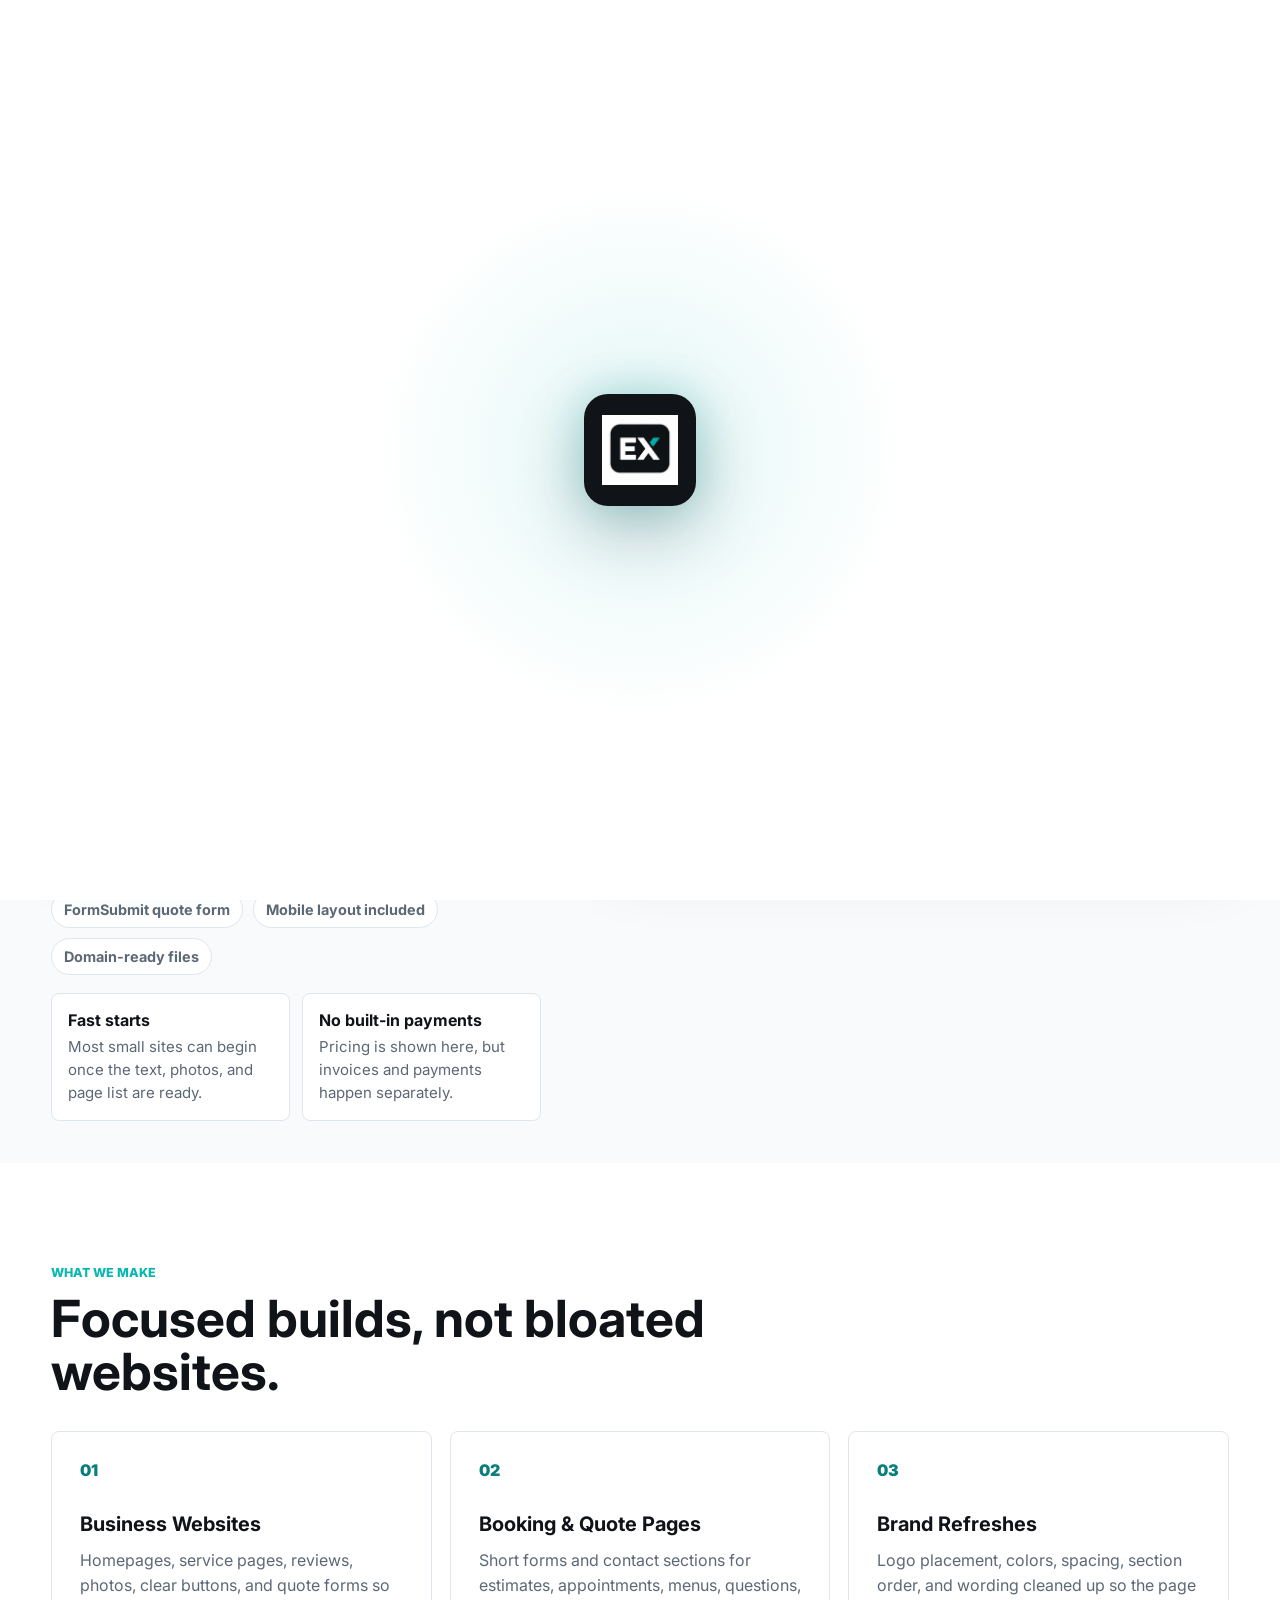
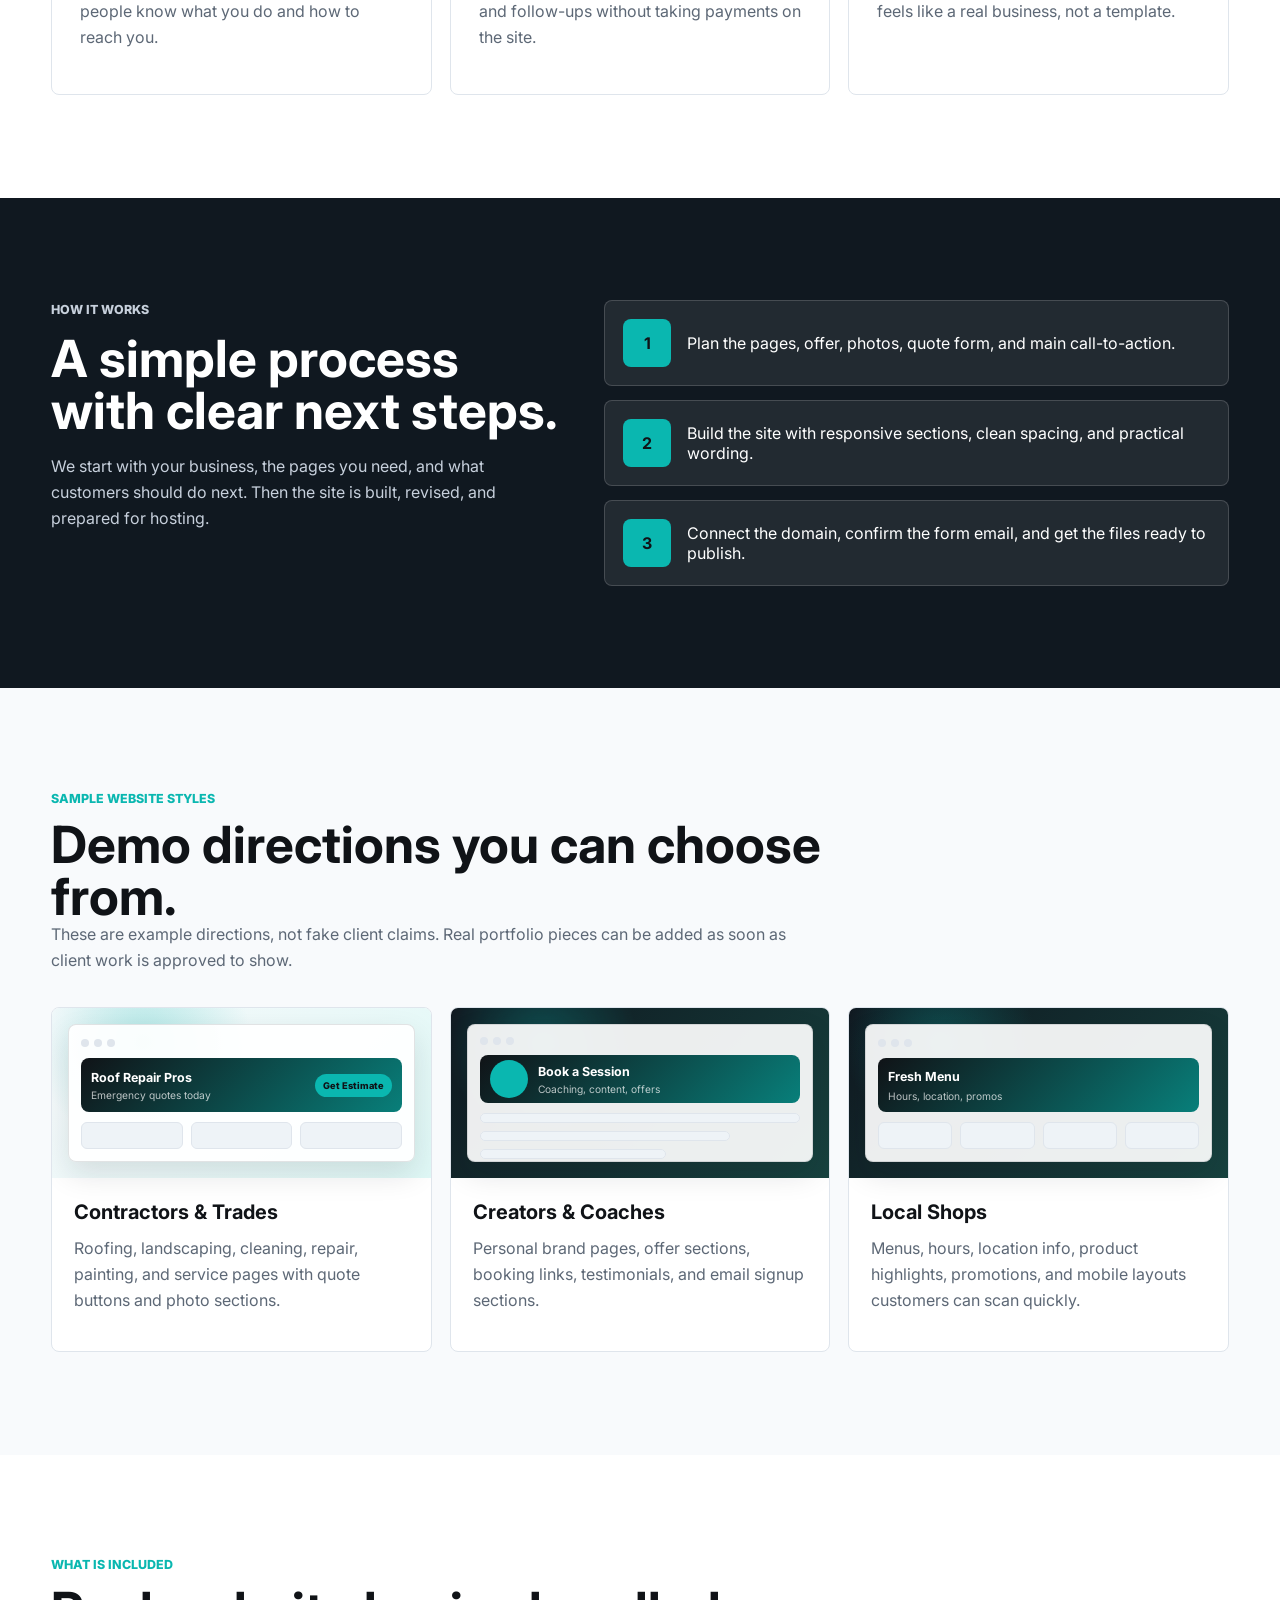
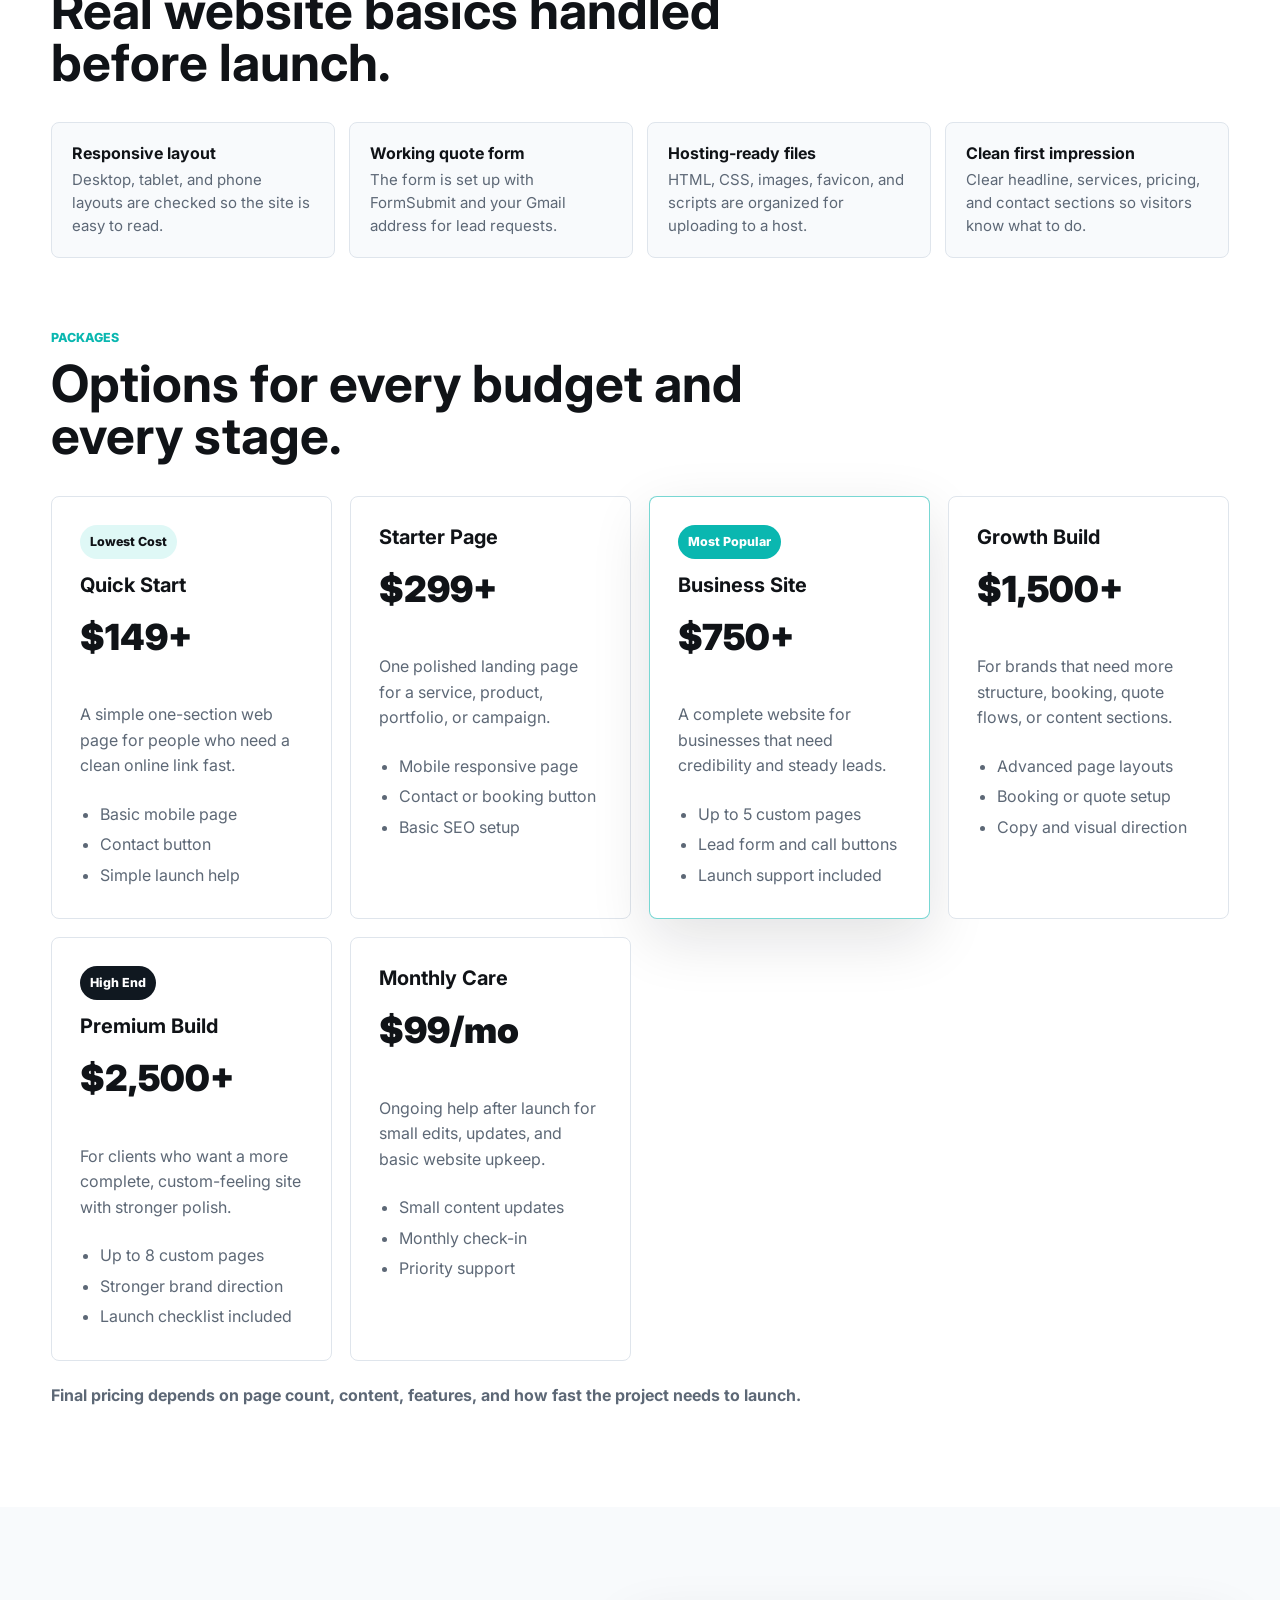
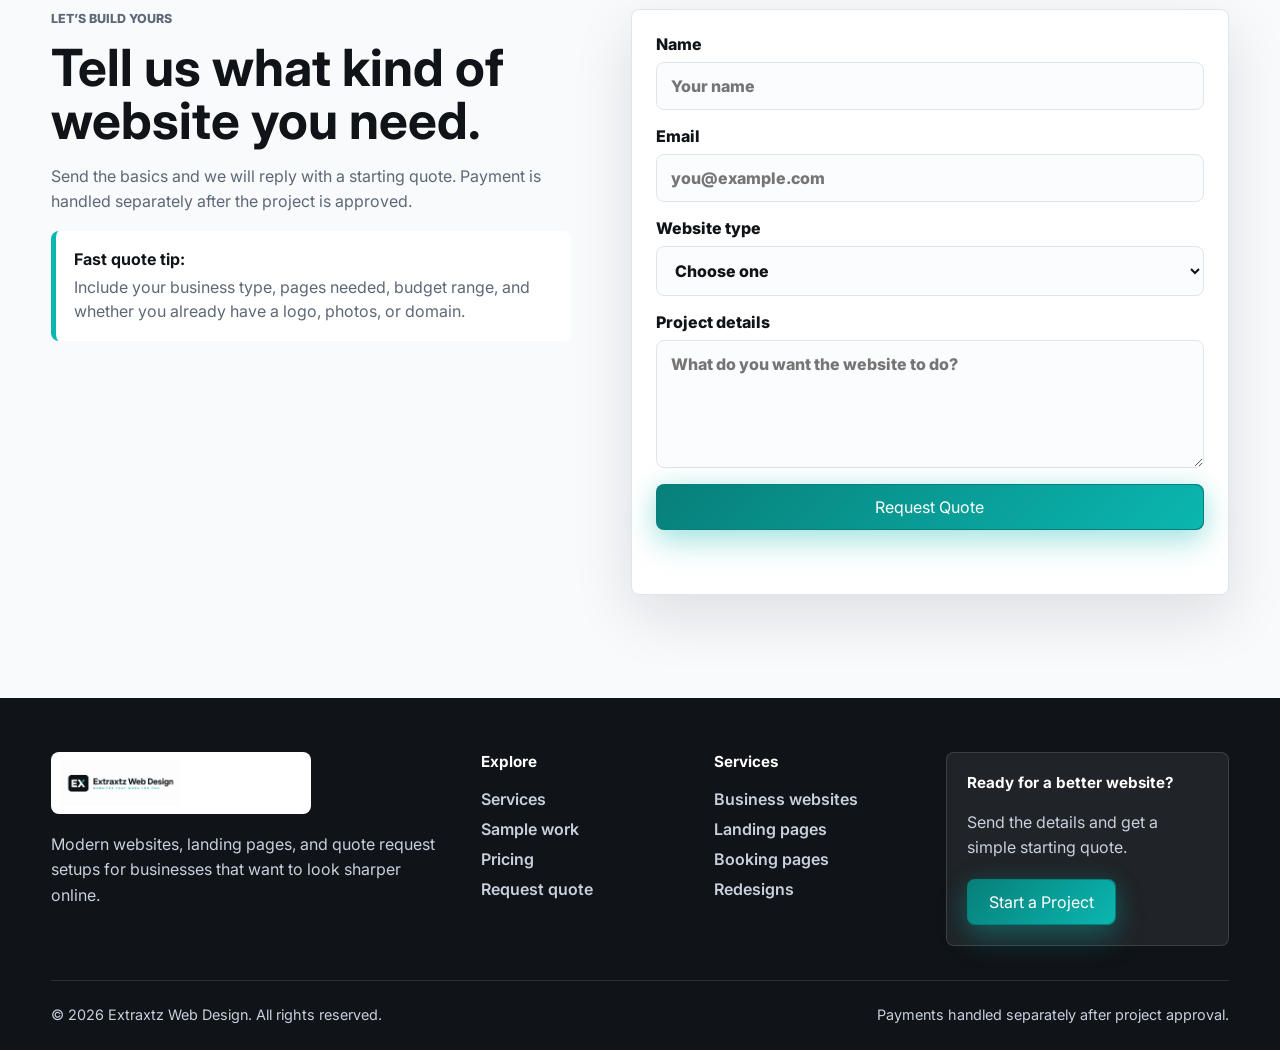
==== commit d7fa8acf: "Add files via upload" ====
--- a/index.html
+++ b/index.html
@@ -11,6 +11,141 @@
   <link rel="preconnect" href="https://fonts.gstatic.com" crossorigin>
   <link href="https://fonts.googleapis.com/css2?family=Inter:wght@400;500;600;700;800&display=swap" rel="stylesheet">
   <link rel="stylesheet" href="styles.css">
+  <style>
+    .work-preview {
+      padding: 16px;
+      background:
+        radial-gradient(circle at 24% 20%, rgba(10, 183, 176, 0.28), transparent 34%),
+        linear-gradient(135deg, #f8fafc, #dff8f6);
+    }
+
+    .work-preview.creator,
+    .work-preview.local {
+      background:
+        radial-gradient(circle at 24% 20%, rgba(10, 183, 176, 0.3), transparent 30%),
+        linear-gradient(135deg, #101820, #17423f);
+    }
+
+    .mini-browser {
+      height: 100%;
+      display: grid;
+      gap: 10px;
+      padding: 12px;
+      background: rgba(255, 255, 255, 0.92);
+      border: 1px solid rgba(16, 24, 32, 0.12);
+      border-radius: 8px;
+      box-shadow: 0 12px 30px rgba(16, 24, 32, 0.12);
+    }
+
+    .mini-topbar,
+    .mini-hero,
+    .mini-profile,
+    .mini-shop {
+      display: flex;
+      align-items: center;
+    }
+
+    .mini-topbar {
+      gap: 5px;
+    }
+
+    .mini-topbar span {
+      width: 8px;
+      height: 8px;
+      background: var(--line);
+      border-radius: 50%;
+    }
+
+    .mini-hero,
+    .mini-profile,
+    .mini-shop {
+      justify-content: space-between;
+      gap: 10px;
+      min-height: 48px;
+      padding: 10px;
+      color: var(--white);
+      background: linear-gradient(135deg, var(--ink), var(--teal-dark));
+      border-radius: 8px;
+    }
+
+    .mini-hero div,
+    .mini-profile div,
+    .mini-shop {
+      display: grid;
+      gap: 4px;
+    }
+
+    .mini-hero b,
+    .mini-profile b,
+    .mini-shop b {
+      font-size: 0.78rem;
+    }
+
+    .mini-hero small,
+    .mini-profile small,
+    .mini-shop small {
+      color: rgba(255, 255, 255, 0.72);
+      font-size: 0.64rem;
+    }
+
+    .mini-hero em {
+      flex: 0 0 auto;
+      padding: 6px 8px;
+      color: var(--ink);
+      background: var(--teal);
+      border-radius: 999px;
+      font-size: 0.58rem;
+      font-style: normal;
+      font-weight: 800;
+    }
+
+    .mini-profile {
+      justify-content: flex-start;
+    }
+
+    .mini-profile > span {
+      width: 38px;
+      height: 38px;
+      background: var(--teal);
+      border-radius: 50%;
+    }
+
+    .mini-tiles,
+    .mini-list,
+    .mini-products {
+      display: grid;
+      gap: 8px;
+    }
+
+    .mini-tiles {
+      grid-template-columns: repeat(3, 1fr);
+    }
+
+    .mini-products {
+      grid-template-columns: repeat(4, 1fr);
+    }
+
+    .mini-tiles span,
+    .mini-list span,
+    .mini-products span {
+      min-height: 24px;
+      background: #eef3f7;
+      border: 1px solid var(--line);
+      border-radius: 6px;
+    }
+
+    .mini-list span {
+      min-height: 10px;
+    }
+
+    .mini-list span:nth-child(2) {
+      width: 78%;
+    }
+
+    .mini-list span:nth-child(3) {
+      width: 58%;
+    }
+  </style>
 </head>
 <body class="loading">
   <div class="page-loader" id="pageLoader" aria-label="Extraxtz Web Design loading screen">
@@ -116,17 +251,50 @@
       </div>
       <div class="work-grid">
         <article class="work-card">
-          <div class="work-preview contractor"></div>
+          <div class="work-preview contractor" aria-label="Contractor website sample concept">
+            <div class="mini-browser">
+              <div class="mini-topbar"><span></span><span></span><span></span></div>
+              <div class="mini-hero">
+                <div>
+                  <b>Roof Repair Pros</b>
+                  <small>Emergency quotes today</small>
+                </div>
+                <em>Get Estimate</em>
+              </div>
+              <div class="mini-tiles"><span></span><span></span><span></span></div>
+            </div>
+          </div>
           <h3>Contractors & Trades</h3>
           <p>Roofing, landscaping, cleaning, repair, painting, and service pages with quote buttons and photo sections.</p>
         </article>
         <article class="work-card">
-          <div class="work-preview creator"></div>
+          <div class="work-preview creator" aria-label="Creator website sample concept">
+            <div class="mini-browser">
+              <div class="mini-topbar"><span></span><span></span><span></span></div>
+              <div class="mini-profile">
+                <span></span>
+                <div>
+                  <b>Book a Session</b>
+                  <small>Coaching, content, offers</small>
+                </div>
+              </div>
+              <div class="mini-list"><span></span><span></span><span></span></div>
+            </div>
+          </div>
           <h3>Creators & Coaches</h3>
           <p>Personal brand pages, offer sections, booking links, testimonials, and email signup sections.</p>
         </article>
         <article class="work-card">
-          <div class="work-preview local"></div>
+          <div class="work-preview local" aria-label="Local shop website sample concept">
+            <div class="mini-browser">
+              <div class="mini-topbar"><span></span><span></span><span></span></div>
+              <div class="mini-shop">
+                <b>Fresh Menu</b>
+                <small>Hours, location, promos</small>
+              </div>
+              <div class="mini-products"><span></span><span></span><span></span><span></span></div>
+            </div>
+          </div>
           <h3>Local Shops</h3>
           <p>Menus, hours, location info, product highlights, promotions, and mobile layouts customers can scan quickly.</p>
         </article>
@@ -239,45 +407,38 @@
         </div>
       </div>
       <div class="form-anchor" id="contact">
-        <form class="lead-form" id="leadForm" action="https://formsubmit.co/gerardo.garcia07@icloud.com" method="POST">
-
-  <input type="hidden" name="_subject" value="New website quote request">
-  <input type="hidden" name="_template" value="table">
-
-  <label>
-    Name
-    <input type="text" name="name" placeholder="Your name" required>
-  </label>
-
-  <label>
-    Email
-    <input type="email" name="email" placeholder="you@example.com" required>
-  </label>
-
-  <label>
-    Website type
-    <select name="websiteType" required>
-      <option value="">Choose one</option>
-      <option>Business website</option>
-      <option>Landing page</option>
-      <option>Booking or quote page</option>
-      <option>Website redesign</option>
-    </select>
-  </label>
-
-  <label>
-    Project details
-    <textarea name="details" rows="5" placeholder="What do you want the website to do?" required></textarea>
-  </label>
-
-  <button class="button primary form-button" type="submit">
-    Request Quote
-  </button>
-
-</form>
-
-
-        
+        <form class="lead-form" id="leadForm" action="https://formsubmit.co/gerardo.garcia.gg2189@gmail.com" method="POST">
+          <input type="hidden" name="_subject" value="New website quote request">
+          <input type="hidden" name="_template" value="table">
+          <input type="hidden" name="_captcha" value="false">
+          <input type="hidden" name="_next" value="https://itwasntme4rl.github.io/thank-you.html">
+          <input type="hidden" name="_autoresponse" value="Thanks for reaching out to Extraxtz Web Design. Your quote request was received, and we will review the details soon.">
+          <input type="text" name="_honey" tabindex="-1" autocomplete="off" class="hidden-field">
+          <label>
+            Name
+            <input type="text" name="name" placeholder="Your name" required>
+          </label>
+          <label>
+            Email
+            <input type="email" name="email" placeholder="you@example.com" required>
+          </label>
+          <label>
+            Website type
+            <select name="websiteType" required>
+              <option value="">Choose one</option>
+              <option>Business website</option>
+              <option>Landing page</option>
+              <option>Booking or quote page</option>
+              <option>Website redesign</option>
+            </select>
+          </label>
+          <label>
+            Project details
+            <textarea name="details" rows="5" placeholder="What do you want the website to do?" required></textarea>
+          </label>
+          <button class="button primary form-button" type="submit">Request Quote</button>
+          <p class="form-status" id="formStatus" role="status"></p>
+        </form>
       </div>
     </section>
   </main>
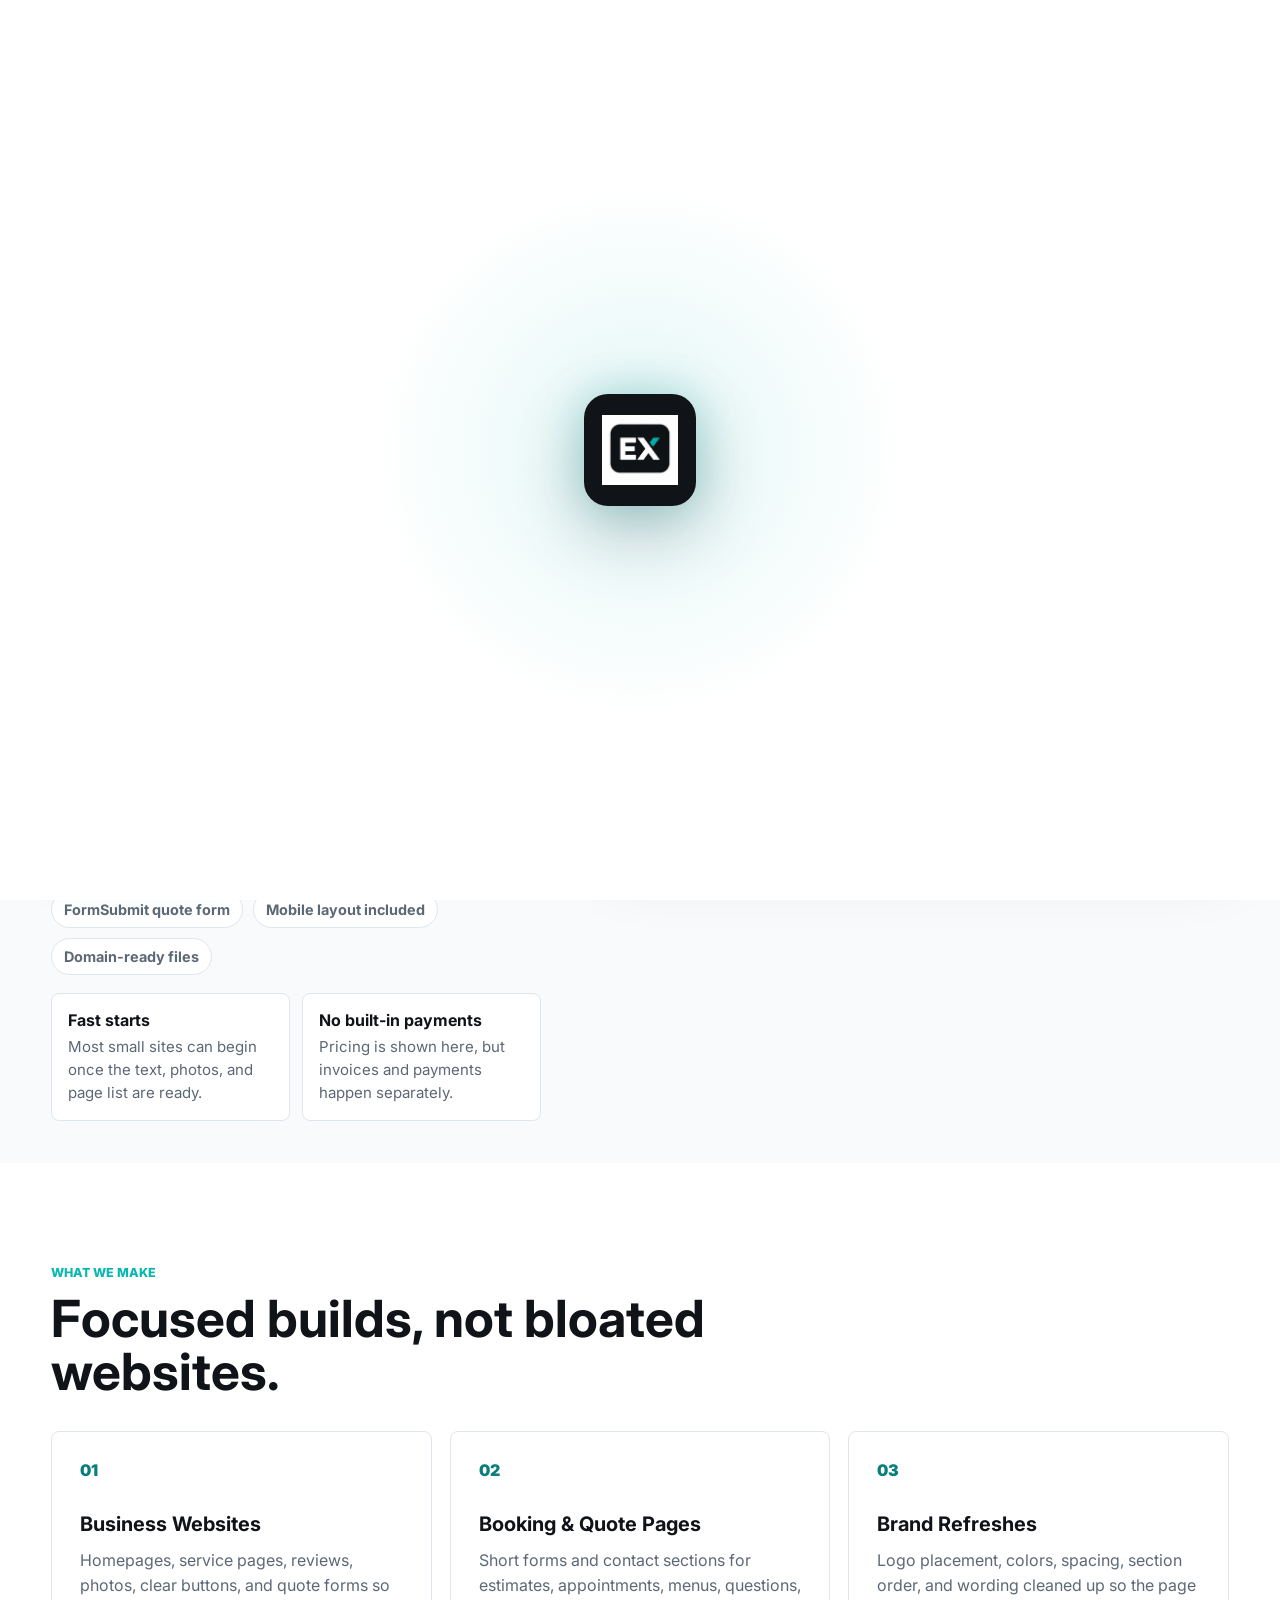
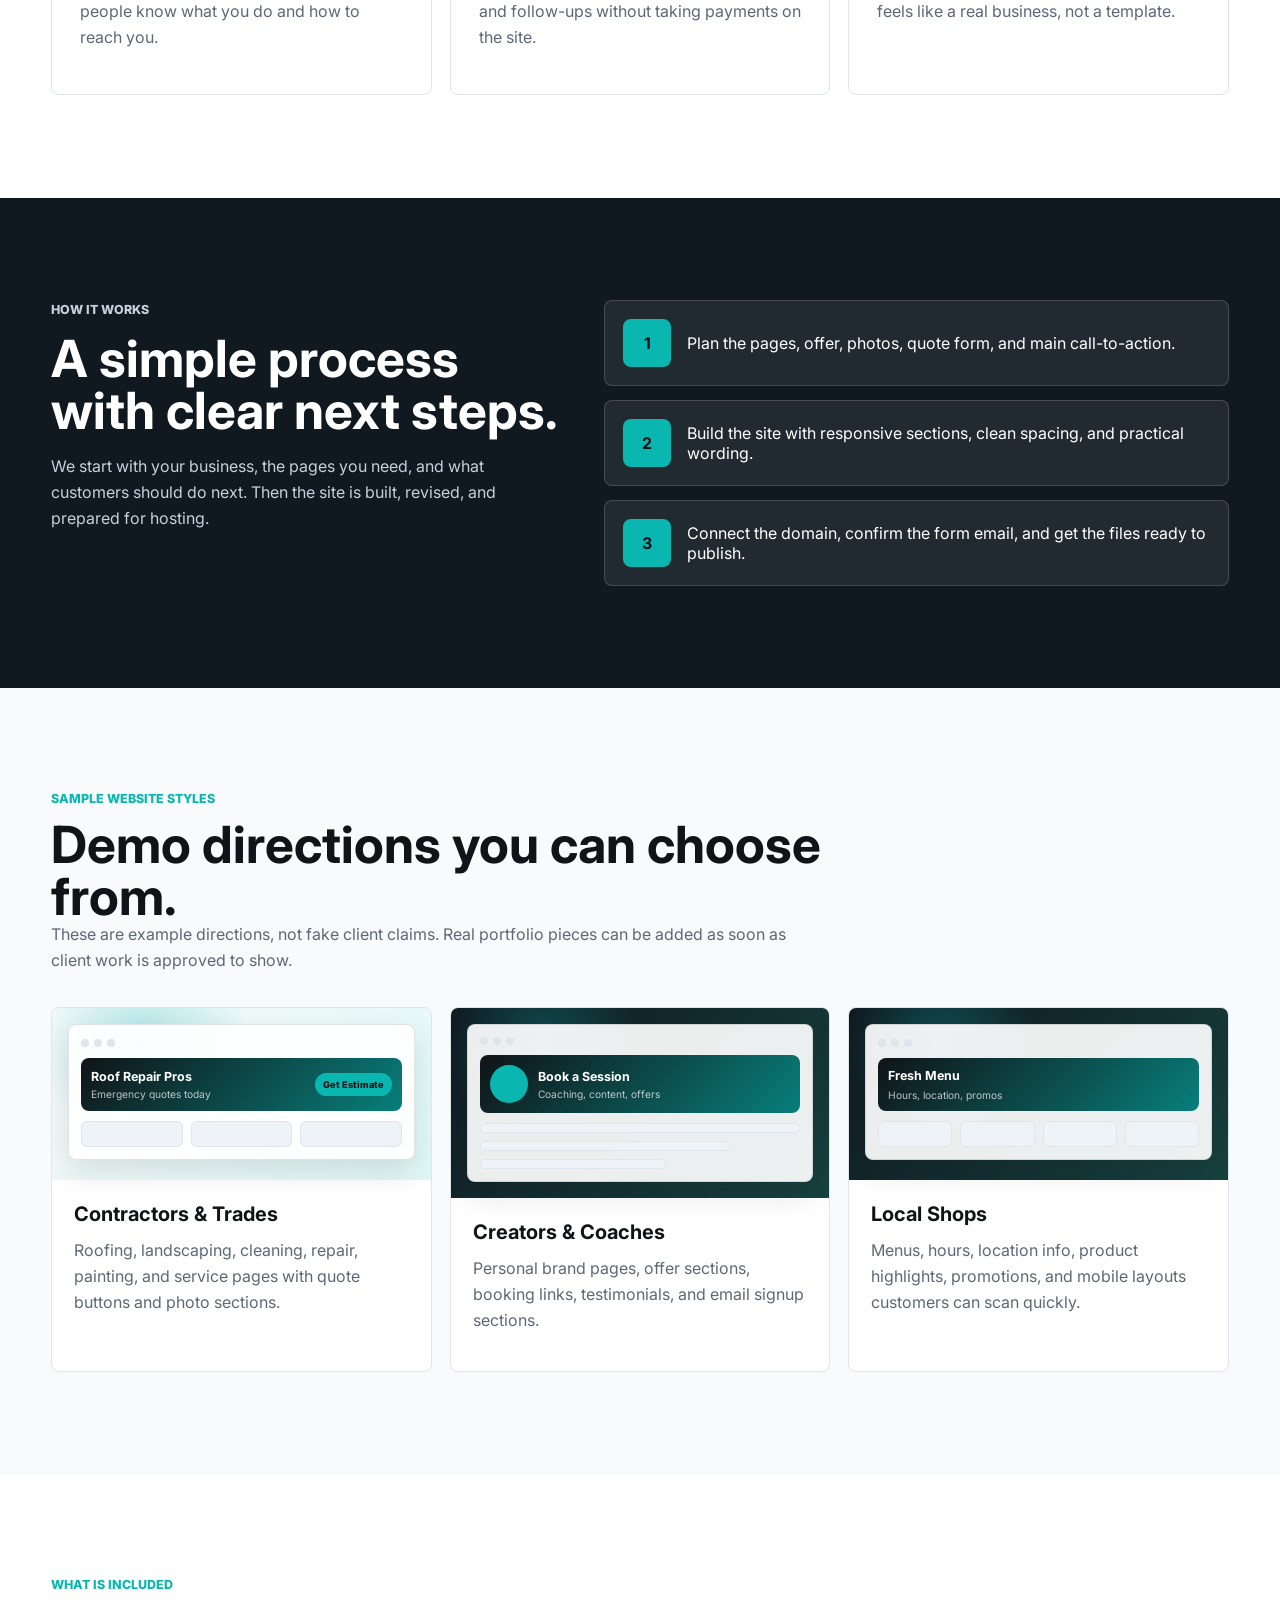
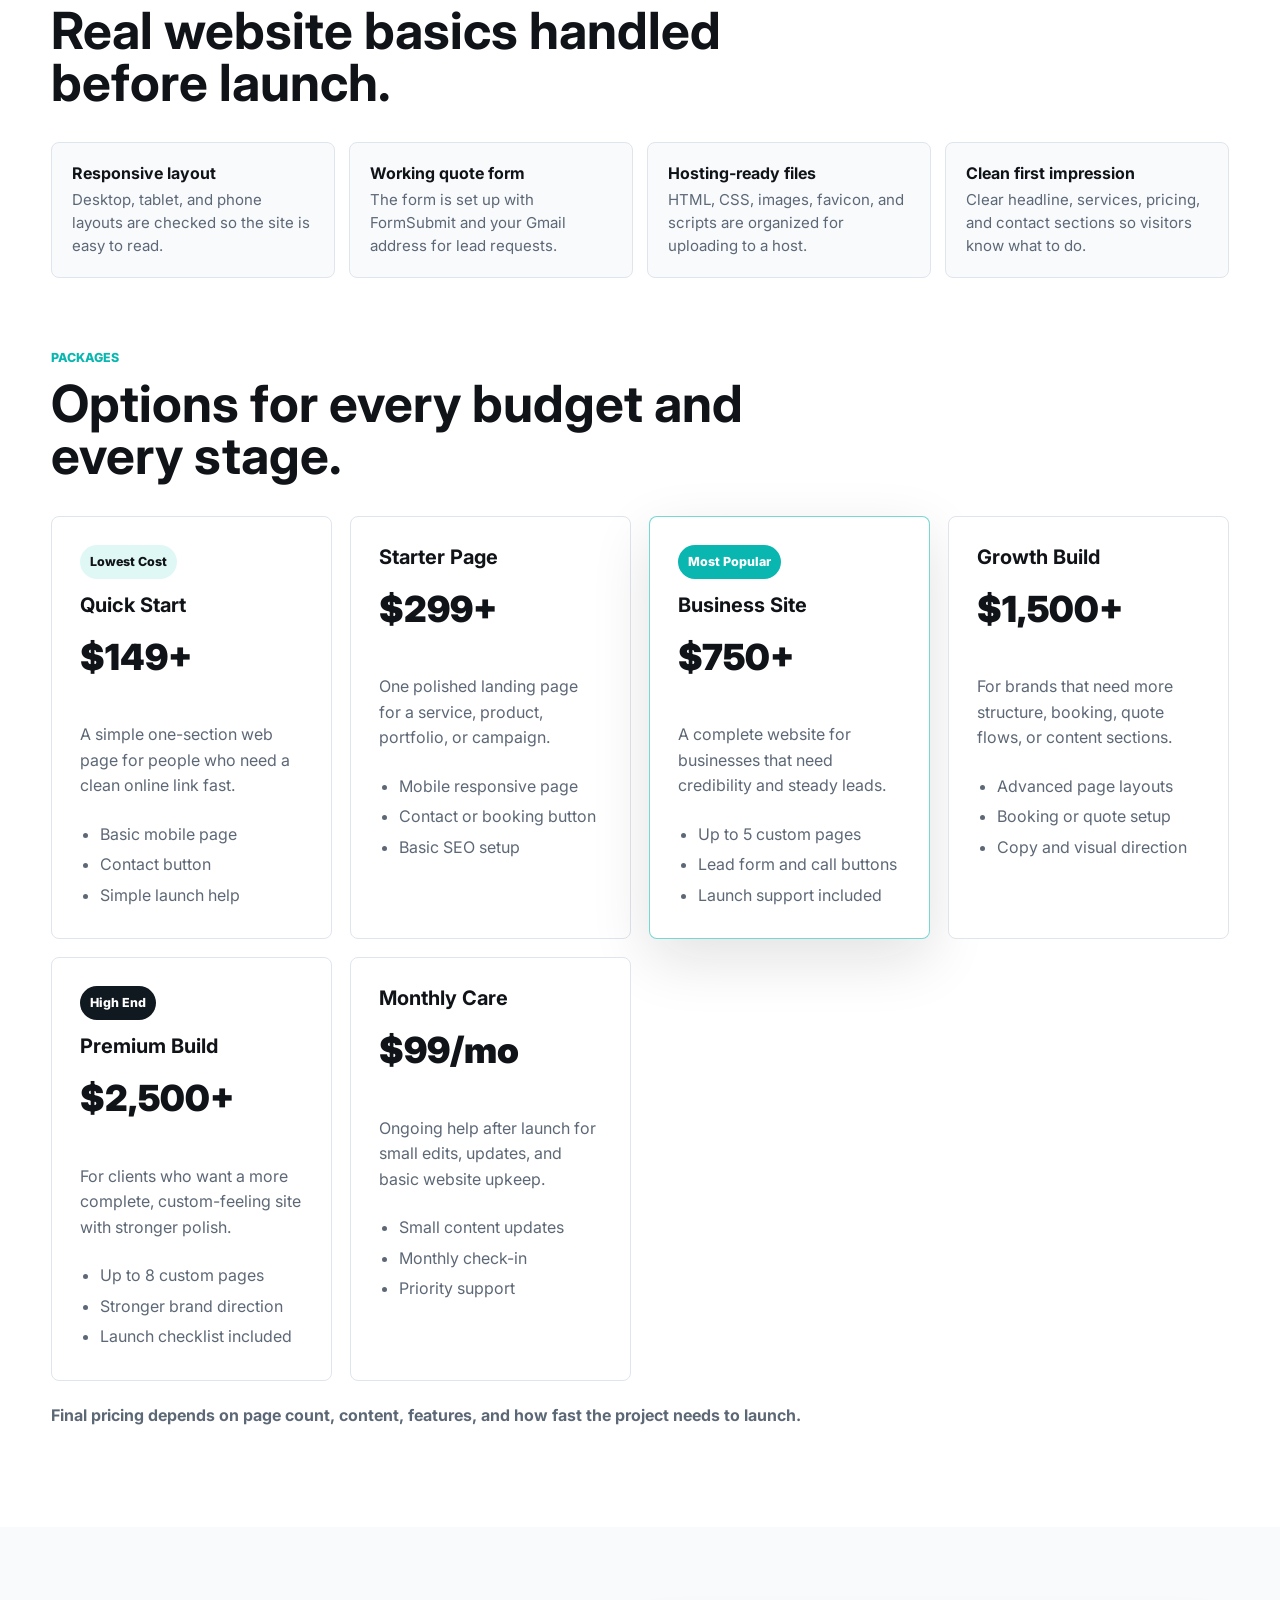
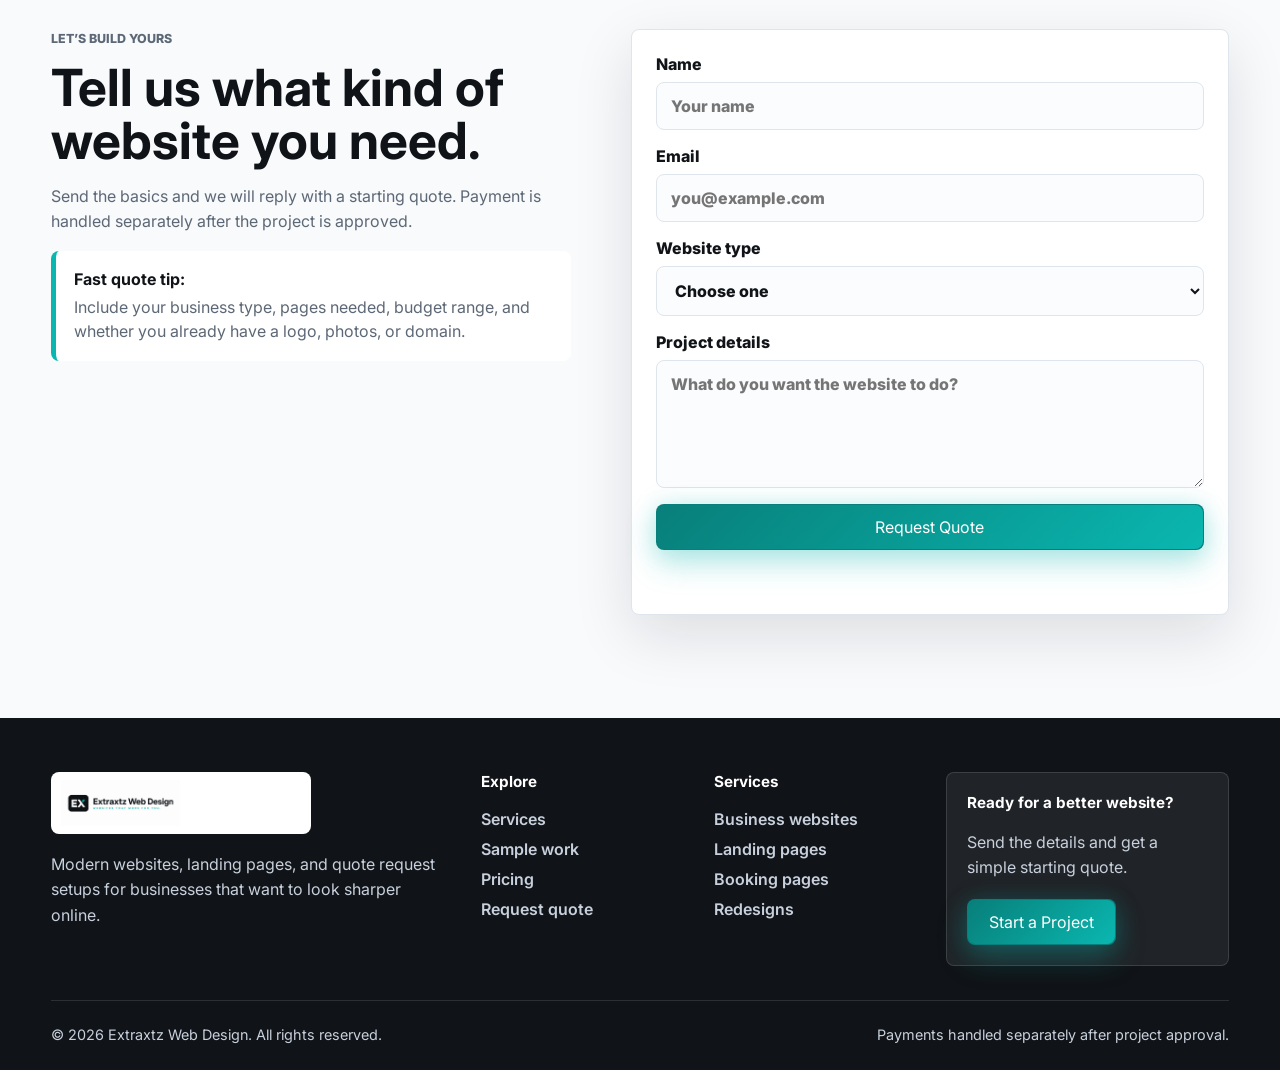
==== commit 66311d49: "Add files via upload" ====
--- a/index.html
+++ b/index.html
@@ -5,14 +5,121 @@
   <meta name="viewport" content="width=device-width, initial-scale=1.0">
   <title>Extraxtz Web Design | Websites That Help You Get More Customers</title>
   <meta name="description" content="Modern websites for small businesses, creators, contractors, and local brands who want more calls, bookings, and quote requests.">
+  <link rel="canonical" href="https://www.extraxtz.com/">
+  <meta property="og:type" content="website">
+  <meta property="og:title" content="Extraxtz Web Design | Websites That Help You Get More Customers">
+  <meta property="og:description" content="Modern websites for small businesses, creators, contractors, and local brands who want more calls, bookings, and quote requests.">
+  <meta property="og:url" content="https://www.extraxtz.com/">
+  <meta property="og:site_name" content="Extraxtz Web Design">
+  <meta property="og:image" content="https://www.extraxtz.com/assets/logo.png">
+  <meta property="og:image:secure_url" content="https://www.extraxtz.com/assets/logo.png">
+  <meta property="og:image:type" content="image/png">
+  <meta property="og:image:width" content="2014">
+  <meta property="og:image:height" content="781">
+  <meta property="og:image:alt" content="Extraxtz Web Design logo">
+  <meta name="twitter:card" content="summary_large_image">
+  <meta name="twitter:title" content="Extraxtz Web Design | Websites That Help You Get More Customers">
+  <meta name="twitter:description" content="Modern websites for small businesses, creators, contractors, and local brands who want more calls, bookings, and quote requests.">
+  <meta name="twitter:image" content="https://www.extraxtz.com/assets/logo.png">
+  <meta name="twitter:image:alt" content="Extraxtz Web Design logo">
   <link rel="icon" href="assets/favicon.ico" sizes="any">
   <link rel="apple-touch-icon" href="assets/favicon.ico.png">
   <link rel="preconnect" href="https://fonts.googleapis.com">
   <link rel="preconnect" href="https://fonts.gstatic.com" crossorigin>
   <link href="https://fonts.googleapis.com/css2?family=Inter:wght@400;500;600;700;800&display=swap" rel="stylesheet">
   <link rel="stylesheet" href="styles.css">
+  <script type="application/ld+json">
+    {
+      "@context": "https://schema.org",
+      "@graph": [
+        {
+          "@type": "ProfessionalService",
+          "@id": "https://www.extraxtz.com/#business",
+          "name": "Extraxtz Web Design",
+          "url": "https://www.extraxtz.com/",
+          "logo": "https://www.extraxtz.com/assets/logo.png",
+          "image": "https://www.extraxtz.com/assets/logo.png",
+          "description": "Modern websites for small businesses, creators, contractors, and local brands who want more calls, bookings, and quote requests.",
+          "email": "gerardo.garcia.gg2189@gmail.com",
+          "priceRange": "$150-$5000+",
+          "areaServed": {
+            "@type": "Country",
+            "name": "United States"
+          },
+          "serviceType": [
+            "Business websites",
+            "Landing pages",
+            "Booking and quote pages",
+            "Website redesigns",
+            "Website maintenance"
+          ],
+          "hasOfferCatalog": {
+            "@type": "OfferCatalog",
+            "name": "Website design packages",
+            "itemListElement": [
+              {
+                "@type": "Offer",
+                "name": "Quick Start",
+                "price": "150",
+                "priceCurrency": "USD",
+                "description": "A small starter option for simple online presence needs."
+              },
+              {
+                "@type": "Offer",
+                "name": "Starter Page",
+                "price": "300",
+                "priceCurrency": "USD",
+                "description": "A single-page website for a clean first impression."
+              },
+              {
+                "@type": "Offer",
+                "name": "Business Site",
+                "price": "750",
+                "priceCurrency": "USD",
+                "description": "A complete website for businesses that need credibility and steady leads."
+              },
+              {
+                "@type": "Offer",
+                "name": "Monthly Care",
+                "price": "99",
+                "priceCurrency": "USD",
+                "description": "Ongoing help after launch for small edits, updates, and basic website upkeep."
+              }
+            ]
+          }
+        },
+        {
+          "@type": "WebSite",
+          "@id": "https://www.extraxtz.com/#website",
+          "url": "https://www.extraxtz.com/",
+          "name": "Extraxtz Web Design",
+          "description": "Modern websites for small businesses, creators, contractors, and local brands who want more calls, bookings, and quote requests.",
+          "publisher": {
+            "@id": "https://www.extraxtz.com/#business"
+          },
+          "inLanguage": "en-US"
+        },
+        {
+          "@type": "WebPage",
+          "@id": "https://www.extraxtz.com/#webpage",
+          "url": "https://www.extraxtz.com/",
+          "name": "Extraxtz Web Design | Websites That Help You Get More Customers",
+          "description": "Modern websites for small businesses, creators, contractors, and local brands who want more calls, bookings, and quote requests.",
+          "isPartOf": {
+            "@id": "https://www.extraxtz.com/#website"
+          },
+          "about": {
+            "@id": "https://www.extraxtz.com/#business"
+          },
+          "inLanguage": "en-US"
+        }
+      ]
+    }
+  </script>
   <style>
     .work-preview {
+      height: auto;
+      min-height: 172px;
       padding: 16px;
       background:
         radial-gradient(circle at 24% 20%, rgba(10, 183, 176, 0.28), transparent 34%),
@@ -27,7 +134,8 @@
     }
 
     .mini-browser {
-      height: 100%;
+      width: 100%;
+      min-height: 136px;
       display: grid;
       gap: 10px;
       padding: 12px;
@@ -104,6 +212,7 @@
     }
 
     .mini-profile > span {
+      flex: 0 0 auto;
       width: 38px;
       height: 38px;
       background: var(--teal);
@@ -144,6 +253,52 @@
 
     .mini-list span:nth-child(3) {
       width: 58%;
+    }
+
+    @media (max-width: 620px) {
+      .work-preview {
+        height: auto;
+        min-height: 162px;
+        padding: 10px;
+      }
+
+      .mini-browser {
+        min-height: 142px;
+        gap: 8px;
+        padding: 10px;
+      }
+
+      .mini-hero,
+      .mini-profile,
+      .mini-shop {
+        min-height: 46px;
+        padding: 9px;
+      }
+
+      .mini-hero em {
+        padding: 5px 7px;
+        font-size: 0.54rem;
+      }
+
+      .mini-profile > span {
+        width: 32px;
+        height: 32px;
+      }
+
+      .mini-tiles,
+      .mini-list,
+      .mini-products {
+        gap: 6px;
+      }
+
+      .mini-tiles span,
+      .mini-products span {
+        min-height: 20px;
+      }
+
+      .mini-list span {
+        min-height: 8px;
+      }
     }
   </style>
 </head>
